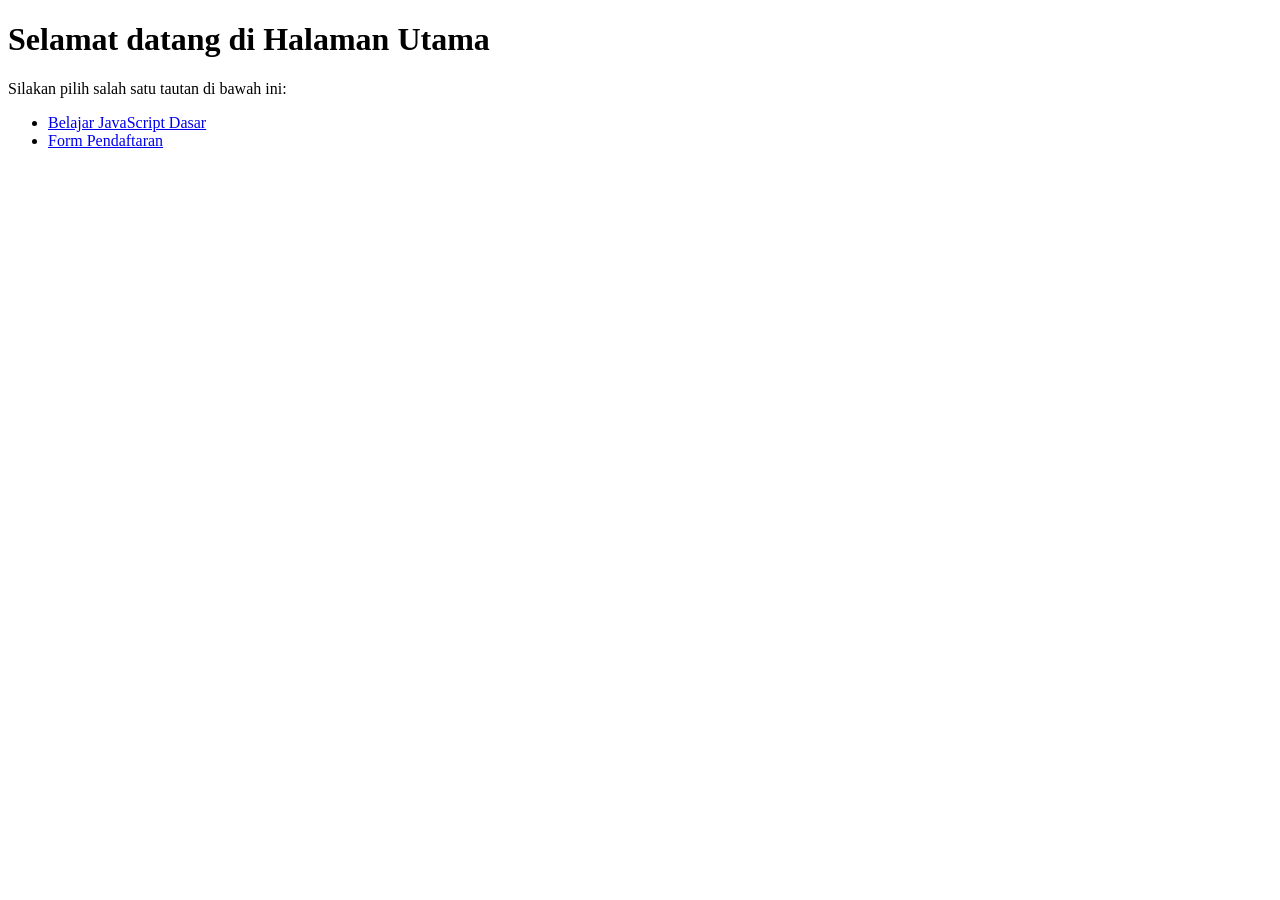
==== index.html @ 762dcfb4 "Update Tugas P6 JavaScript" ====
<!DOCTYPE html>
<html lang="en">
<head>
    <meta charset="UTF-8">
    <meta name="viewport" content="width=device-width, initial-scale=1.0">
    <title>Halaman Utama</title>
    <style>
        .center {
            display: flex;
            justify-content: center; /* Mengatur posisi horizontal di tengah */
            align-items: center; /* Mengatur posisi vertikal di tengah */
            height: 12
            0vh; /* Menggunakan tinggi viewport untuk mengisi seluruh ketinggian layar */
        }
    </style>
</head>
<body>
    <h1>Selamat datang di Halaman Utama</h1>
    <p>Silakan pilih salah satu tautan di bawah ini:</p>
    
    <ul>
        <li><a href="jsdasar.html">Belajar JavaScript Dasar</a></li>
        <li><a href="form.html">Form Pendaftaran</a></li>
        <!-- <div id="judul-carousel" class="center">
            <h3>Ini adalah gambar Carousel</h3>
        </div> -->
        
    </ul>
    
    <!-- <div id="carousel" class="center">
        <img src="1.jfif" alt="Image 1">
        <img src="2.jfif" alt="Image 2">
        <img src="3.jfif" alt="Image 3">
        <img src="4.jfif" alt="Image 3">
    </div>

    <script>
        let currentIndex = 0;
        const images = document.querySelectorAll('#carousel img');
        const totalImages = images.length;

        function showImage(index) {
            images.forEach((img, i) => {
                if (i === index) {
                    img.style.display = 'block';
                } else {
                    img.style.display = 'none';
                }
            });
        }

        function nextImage() {
            currentIndex = (currentIndex + 1) % totalImages;
            showImage(currentIndex);
        }

        function prevImage() {
            currentIndex = (currentIndex - 1 + totalImages) % totalImages;
            showImage(currentIndex);
        }

        showImage(currentIndex);

        setInterval(nextImage, 3000); // Ganti gambar setiap 3 detik
        
    </script> -->

    <!-- <script src="script.js"></script> -->
    
</body>
</html>
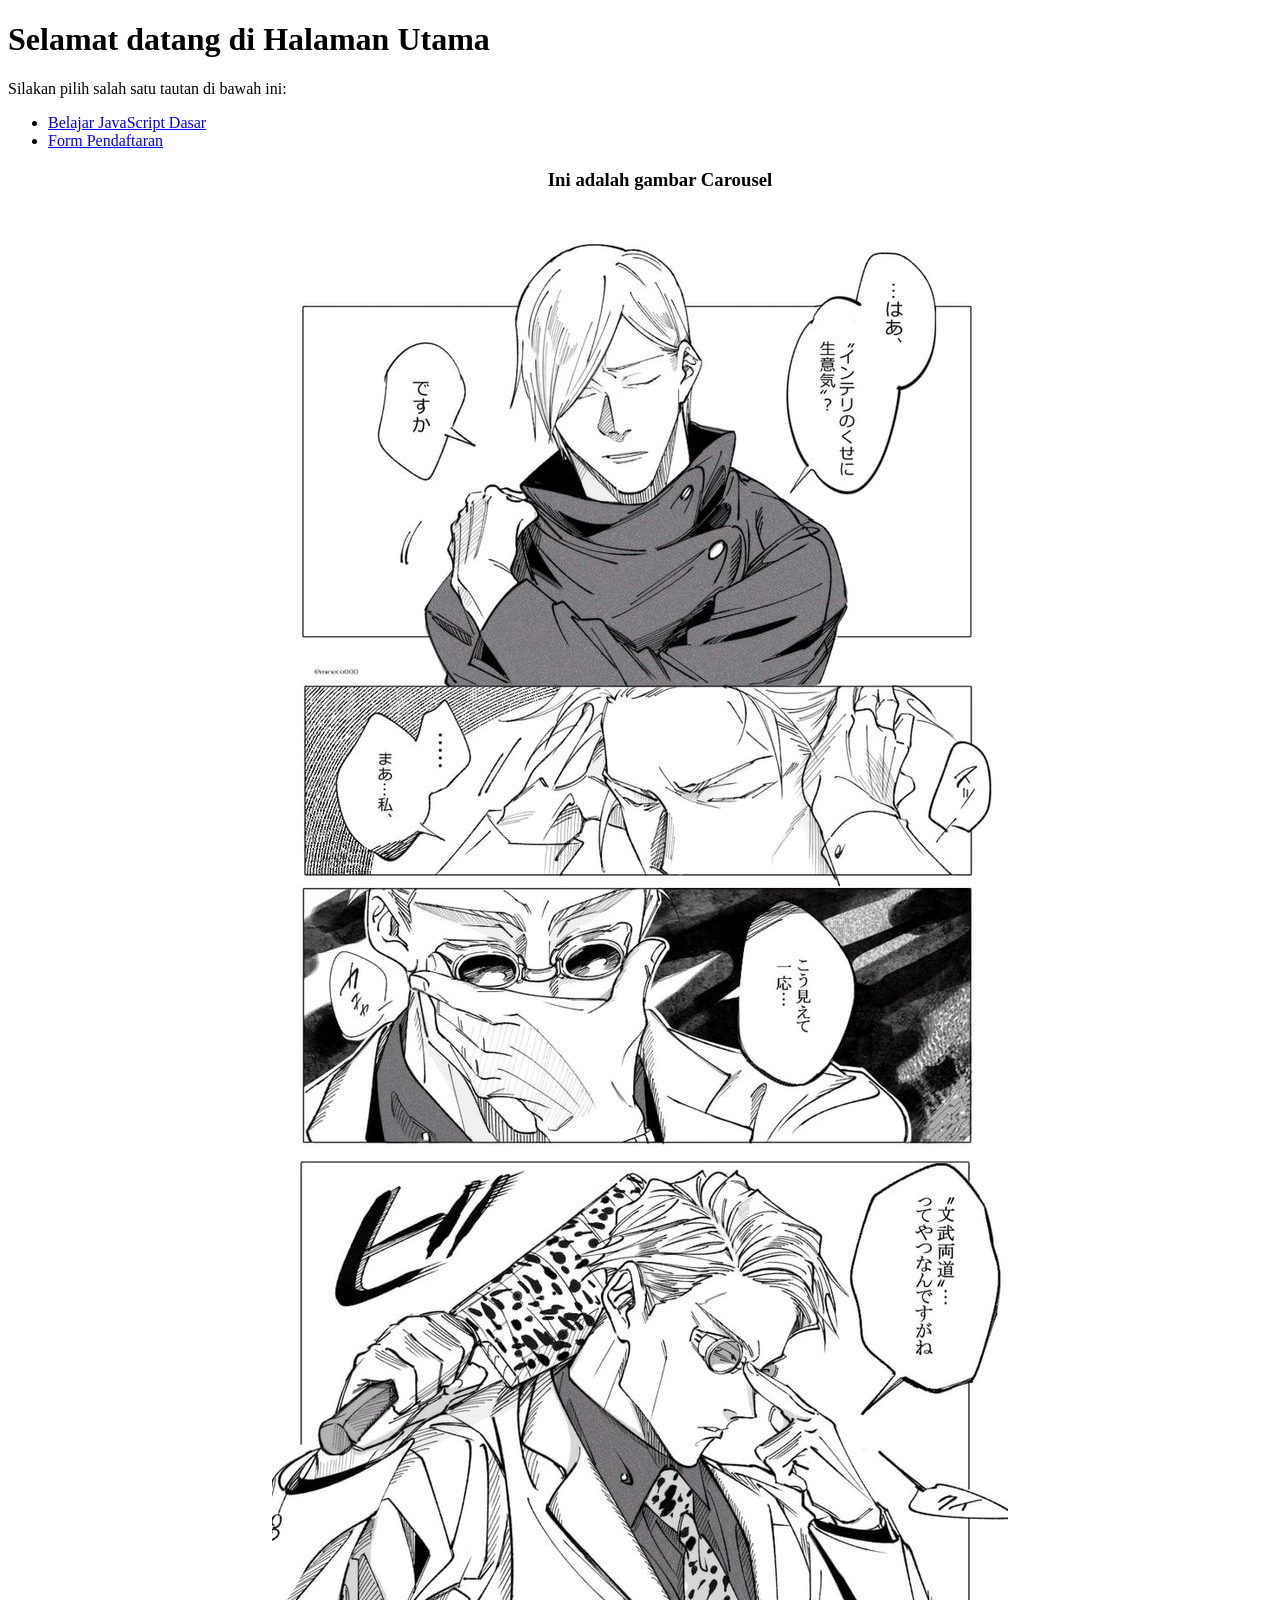
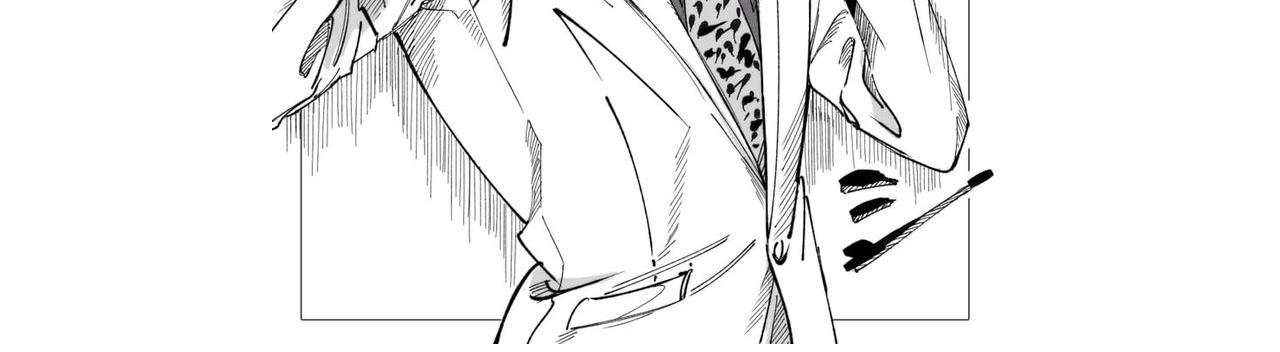
==== commit aa46e6fe: "Lupa uncomment carousel" ====
--- a/index.html
+++ b/index.html
@@ -21,13 +21,13 @@
     <ul>
         <li><a href="jsdasar.html">Belajar JavaScript Dasar</a></li>
         <li><a href="form.html">Form Pendaftaran</a></li>
-        <!-- <div id="judul-carousel" class="center">
+        <div id="judul-carousel" class="center">
             <h3>Ini adalah gambar Carousel</h3>
-        </div> -->
+        </div>
         
     </ul>
     
-    <!-- <div id="carousel" class="center">
+    <div id="carousel" class="center">
         <img src="1.jfif" alt="Image 1">
         <img src="2.jfif" alt="Image 2">
         <img src="3.jfif" alt="Image 3">
@@ -63,7 +63,7 @@
 
         setInterval(nextImage, 3000); // Ganti gambar setiap 3 detik
         
-    </script> -->
+    </script>
 
     <!-- <script src="script.js"></script> -->
     
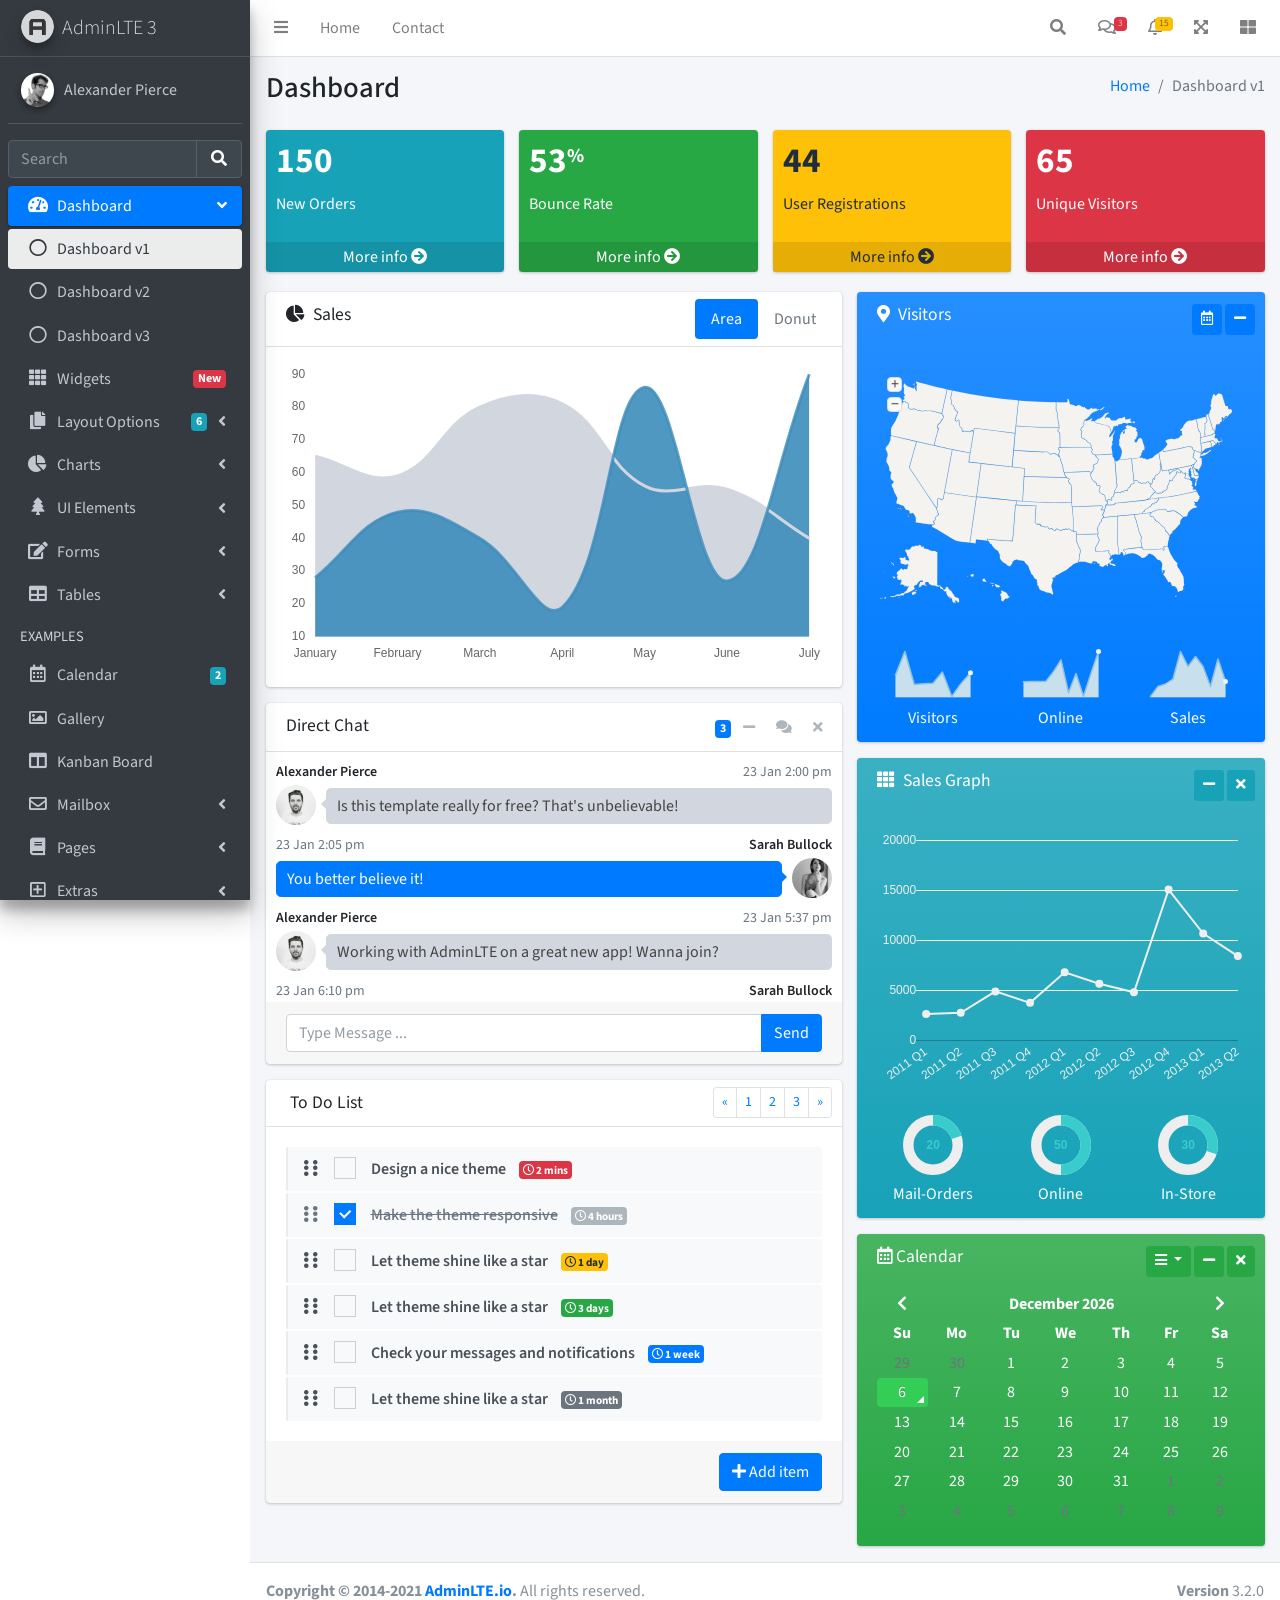
==== commit 8f3f44a1: "Upload admin lte" ====
--- a/index.html
+++ b/index.html
@@ -1,72 +1,1506 @@
 <!DOCTYPE html>
 <html lang="en">
 <head>
-    <meta charset="UTF-8">
-    <meta name="viewport" content="width=device-width, initial-scale=1.0">
-    <title>Halaman Utama</title>
-    <style>
-        .center {
-            display: flex;
-            justify-content: center; /* Mengatur posisi horizontal di tengah */
-            align-items: center; /* Mengatur posisi vertikal di tengah */
-            height: 12
-            0vh; /* Menggunakan tinggi viewport untuk mengisi seluruh ketinggian layar */
-        }
-    </style>
+  <meta charset="utf-8">
+  <meta name="viewport" content="width=device-width, initial-scale=1">
+  <title>AdminLTE 3 | Dashboard</title>
+
+  <!-- Google Font: Source Sans Pro -->
+  <link rel="stylesheet" href="https://fonts.googleapis.com/css?family=Source+Sans+Pro:300,400,400i,700&display=fallback">
+  <!-- Font Awesome -->
+  <link rel="stylesheet" href="plugins/fontawesome-free/css/all.min.css">
+  <!-- Ionicons -->
+  <link rel="stylesheet" href="https://code.ionicframework.com/ionicons/2.0.1/css/ionicons.min.css">
+  <!-- Tempusdominus Bootstrap 4 -->
+  <link rel="stylesheet" href="plugins/tempusdominus-bootstrap-4/css/tempusdominus-bootstrap-4.min.css">
+  <!-- iCheck -->
+  <link rel="stylesheet" href="plugins/icheck-bootstrap/icheck-bootstrap.min.css">
+  <!-- JQVMap -->
+  <link rel="stylesheet" href="plugins/jqvmap/jqvmap.min.css">
+  <!-- Theme style -->
+  <link rel="stylesheet" href="dist/css/adminlte.min.css">
+  <!-- overlayScrollbars -->
+  <link rel="stylesheet" href="plugins/overlayScrollbars/css/OverlayScrollbars.min.css">
+  <!-- Daterange picker -->
+  <link rel="stylesheet" href="plugins/daterangepicker/daterangepicker.css">
+  <!-- summernote -->
+  <link rel="stylesheet" href="plugins/summernote/summernote-bs4.min.css">
 </head>
-<body>
-    <h1>Selamat datang di Halaman Utama</h1>
-    <p>Silakan pilih salah satu tautan di bawah ini:</p>
-    
-    <ul>
-        <li><a href="jsdasar.html">Belajar JavaScript Dasar</a></li>
-        <li><a href="form.html">Form Pendaftaran</a></li>
-        <div id="judul-carousel" class="center">
-            <h3>Ini adalah gambar Carousel</h3>
+<body class="hold-transition sidebar-mini layout-fixed">
+<div class="wrapper">
+
+  <!-- Preloader -->
+  <div class="preloader flex-column justify-content-center align-items-center">
+    <img class="animation__shake" src="dist/img/AdminLTELogo.png" alt="AdminLTELogo" height="60" width="60">
+  </div>
+
+  <!-- Navbar -->
+  <nav class="main-header navbar navbar-expand navbar-white navbar-light">
+    <!-- Left navbar links -->
+    <ul class="navbar-nav">
+      <li class="nav-item">
+        <a class="nav-link" data-widget="pushmenu" href="#" role="button"><i class="fas fa-bars"></i></a>
+      </li>
+      <li class="nav-item d-none d-sm-inline-block">
+        <a href="index3.html" class="nav-link">Home</a>
+      </li>
+      <li class="nav-item d-none d-sm-inline-block">
+        <a href="#" class="nav-link">Contact</a>
+      </li>
+    </ul>
+
+    <!-- Right navbar links -->
+    <ul class="navbar-nav ml-auto">
+      <!-- Navbar Search -->
+      <li class="nav-item">
+        <a class="nav-link" data-widget="navbar-search" href="#" role="button">
+          <i class="fas fa-search"></i>
+        </a>
+        <div class="navbar-search-block">
+          <form class="form-inline">
+            <div class="input-group input-group-sm">
+              <input class="form-control form-control-navbar" type="search" placeholder="Search" aria-label="Search">
+              <div class="input-group-append">
+                <button class="btn btn-navbar" type="submit">
+                  <i class="fas fa-search"></i>
+                </button>
+                <button class="btn btn-navbar" type="button" data-widget="navbar-search">
+                  <i class="fas fa-times"></i>
+                </button>
+              </div>
+            </div>
+          </form>
         </div>
-        
+      </li>
+
+      <!-- Messages Dropdown Menu -->
+      <li class="nav-item dropdown">
+        <a class="nav-link" data-toggle="dropdown" href="#">
+          <i class="far fa-comments"></i>
+          <span class="badge badge-danger navbar-badge">3</span>
+        </a>
+        <div class="dropdown-menu dropdown-menu-lg dropdown-menu-right">
+          <a href="#" class="dropdown-item">
+            <!-- Message Start -->
+            <div class="media">
+              <img src="dist/img/user1-128x128.jpg" alt="User Avatar" class="img-size-50 mr-3 img-circle">
+              <div class="media-body">
+                <h3 class="dropdown-item-title">
+                  Brad Diesel
+                  <span class="float-right text-sm text-danger"><i class="fas fa-star"></i></span>
+                </h3>
+                <p class="text-sm">Call me whenever you can...</p>
+                <p class="text-sm text-muted"><i class="far fa-clock mr-1"></i> 4 Hours Ago</p>
+              </div>
+            </div>
+            <!-- Message End -->
+          </a>
+          <div class="dropdown-divider"></div>
+          <a href="#" class="dropdown-item">
+            <!-- Message Start -->
+            <div class="media">
+              <img src="dist/img/user8-128x128.jpg" alt="User Avatar" class="img-size-50 img-circle mr-3">
+              <div class="media-body">
+                <h3 class="dropdown-item-title">
+                  John Pierce
+                  <span class="float-right text-sm text-muted"><i class="fas fa-star"></i></span>
+                </h3>
+                <p class="text-sm">I got your message bro</p>
+                <p class="text-sm text-muted"><i class="far fa-clock mr-1"></i> 4 Hours Ago</p>
+              </div>
+            </div>
+            <!-- Message End -->
+          </a>
+          <div class="dropdown-divider"></div>
+          <a href="#" class="dropdown-item">
+            <!-- Message Start -->
+            <div class="media">
+              <img src="dist/img/user3-128x128.jpg" alt="User Avatar" class="img-size-50 img-circle mr-3">
+              <div class="media-body">
+                <h3 class="dropdown-item-title">
+                  Nora Silvester
+                  <span class="float-right text-sm text-warning"><i class="fas fa-star"></i></span>
+                </h3>
+                <p class="text-sm">The subject goes here</p>
+                <p class="text-sm text-muted"><i class="far fa-clock mr-1"></i> 4 Hours Ago</p>
+              </div>
+            </div>
+            <!-- Message End -->
+          </a>
+          <div class="dropdown-divider"></div>
+          <a href="#" class="dropdown-item dropdown-footer">See All Messages</a>
+        </div>
+      </li>
+      <!-- Notifications Dropdown Menu -->
+      <li class="nav-item dropdown">
+        <a class="nav-link" data-toggle="dropdown" href="#">
+          <i class="far fa-bell"></i>
+          <span class="badge badge-warning navbar-badge">15</span>
+        </a>
+        <div class="dropdown-menu dropdown-menu-lg dropdown-menu-right">
+          <span class="dropdown-item dropdown-header">15 Notifications</span>
+          <div class="dropdown-divider"></div>
+          <a href="#" class="dropdown-item">
+            <i class="fas fa-envelope mr-2"></i> 4 new messages
+            <span class="float-right text-muted text-sm">3 mins</span>
+          </a>
+          <div class="dropdown-divider"></div>
+          <a href="#" class="dropdown-item">
+            <i class="fas fa-users mr-2"></i> 8 friend requests
+            <span class="float-right text-muted text-sm">12 hours</span>
+          </a>
+          <div class="dropdown-divider"></div>
+          <a href="#" class="dropdown-item">
+            <i class="fas fa-file mr-2"></i> 3 new reports
+            <span class="float-right text-muted text-sm">2 days</span>
+          </a>
+          <div class="dropdown-divider"></div>
+          <a href="#" class="dropdown-item dropdown-footer">See All Notifications</a>
+        </div>
+      </li>
+      <li class="nav-item">
+        <a class="nav-link" data-widget="fullscreen" href="#" role="button">
+          <i class="fas fa-expand-arrows-alt"></i>
+        </a>
+      </li>
+      <li class="nav-item">
+        <a class="nav-link" data-widget="control-sidebar" data-controlsidebar-slide="true" href="#" role="button">
+          <i class="fas fa-th-large"></i>
+        </a>
+      </li>
     </ul>
-    
-    <div id="carousel" class="center">
-        <img src="1.jfif" alt="Image 1">
-        <img src="2.jfif" alt="Image 2">
-        <img src="3.jfif" alt="Image 3">
-        <img src="4.jfif" alt="Image 3">
+  </nav>
+  <!-- /.navbar -->
+
+  <!-- Main Sidebar Container -->
+  <aside class="main-sidebar sidebar-dark-primary elevation-4">
+    <!-- Brand Logo -->
+    <a href="index3.html" class="brand-link">
+      <img src="dist/img/AdminLTELogo.png" alt="AdminLTE Logo" class="brand-image img-circle elevation-3" style="opacity: .8">
+      <span class="brand-text font-weight-light">AdminLTE 3</span>
+    </a>
+
+    <!-- Sidebar -->
+    <div class="sidebar">
+      <!-- Sidebar user panel (optional) -->
+      <div class="user-panel mt-3 pb-3 mb-3 d-flex">
+        <div class="image">
+          <img src="dist/img/user2-160x160.jpg" class="img-circle elevation-2" alt="User Image">
+        </div>
+        <div class="info">
+          <a href="#" class="d-block">Alexander Pierce</a>
+        </div>
+      </div>
+
+      <!-- SidebarSearch Form -->
+      <div class="form-inline">
+        <div class="input-group" data-widget="sidebar-search">
+          <input class="form-control form-control-sidebar" type="search" placeholder="Search" aria-label="Search">
+          <div class="input-group-append">
+            <button class="btn btn-sidebar">
+              <i class="fas fa-search fa-fw"></i>
+            </button>
+          </div>
+        </div>
+      </div>
+
+      <!-- Sidebar Menu -->
+      <nav class="mt-2">
+        <ul class="nav nav-pills nav-sidebar flex-column" data-widget="treeview" role="menu" data-accordion="false">
+          <!-- Add icons to the links using the .nav-icon class
+               with font-awesome or any other icon font library -->
+          <li class="nav-item menu-open">
+            <a href="#" class="nav-link active">
+              <i class="nav-icon fas fa-tachometer-alt"></i>
+              <p>
+                Dashboard
+                <i class="right fas fa-angle-left"></i>
+              </p>
+            </a>
+            <ul class="nav nav-treeview">
+              <li class="nav-item">
+                <a href="./index.html" class="nav-link active">
+                  <i class="far fa-circle nav-icon"></i>
+                  <p>Dashboard v1</p>
+                </a>
+              </li>
+              <li class="nav-item">
+                <a href="./index2.html" class="nav-link">
+                  <i class="far fa-circle nav-icon"></i>
+                  <p>Dashboard v2</p>
+                </a>
+              </li>
+              <li class="nav-item">
+                <a href="./index3.html" class="nav-link">
+                  <i class="far fa-circle nav-icon"></i>
+                  <p>Dashboard v3</p>
+                </a>
+              </li>
+            </ul>
+          </li>
+          <li class="nav-item">
+            <a href="pages/widgets.html" class="nav-link">
+              <i class="nav-icon fas fa-th"></i>
+              <p>
+                Widgets
+                <span class="right badge badge-danger">New</span>
+              </p>
+            </a>
+          </li>
+          <li class="nav-item">
+            <a href="#" class="nav-link">
+              <i class="nav-icon fas fa-copy"></i>
+              <p>
+                Layout Options
+                <i class="fas fa-angle-left right"></i>
+                <span class="badge badge-info right">6</span>
+              </p>
+            </a>
+            <ul class="nav nav-treeview">
+              <li class="nav-item">
+                <a href="pages/layout/top-nav.html" class="nav-link">
+                  <i class="far fa-circle nav-icon"></i>
+                  <p>Top Navigation</p>
+                </a>
+              </li>
+              <li class="nav-item">
+                <a href="pages/layout/top-nav-sidebar.html" class="nav-link">
+                  <i class="far fa-circle nav-icon"></i>
+                  <p>Top Navigation + Sidebar</p>
+                </a>
+              </li>
+              <li class="nav-item">
+                <a href="pages/layout/boxed.html" class="nav-link">
+                  <i class="far fa-circle nav-icon"></i>
+                  <p>Boxed</p>
+                </a>
+              </li>
+              <li class="nav-item">
+                <a href="pages/layout/fixed-sidebar.html" class="nav-link">
+                  <i class="far fa-circle nav-icon"></i>
+                  <p>Fixed Sidebar</p>
+                </a>
+              </li>
+              <li class="nav-item">
+                <a href="pages/layout/fixed-sidebar-custom.html" class="nav-link">
+                  <i class="far fa-circle nav-icon"></i>
+                  <p>Fixed Sidebar <small>+ Custom Area</small></p>
+                </a>
+              </li>
+              <li class="nav-item">
+                <a href="pages/layout/fixed-topnav.html" class="nav-link">
+                  <i class="far fa-circle nav-icon"></i>
+                  <p>Fixed Navbar</p>
+                </a>
+              </li>
+              <li class="nav-item">
+                <a href="pages/layout/fixed-footer.html" class="nav-link">
+                  <i class="far fa-circle nav-icon"></i>
+                  <p>Fixed Footer</p>
+                </a>
+              </li>
+              <li class="nav-item">
+                <a href="pages/layout/collapsed-sidebar.html" class="nav-link">
+                  <i class="far fa-circle nav-icon"></i>
+                  <p>Collapsed Sidebar</p>
+                </a>
+              </li>
+            </ul>
+          </li>
+          <li class="nav-item">
+            <a href="#" class="nav-link">
+              <i class="nav-icon fas fa-chart-pie"></i>
+              <p>
+                Charts
+                <i class="right fas fa-angle-left"></i>
+              </p>
+            </a>
+            <ul class="nav nav-treeview">
+              <li class="nav-item">
+                <a href="pages/charts/chartjs.html" class="nav-link">
+                  <i class="far fa-circle nav-icon"></i>
+                  <p>ChartJS</p>
+                </a>
+              </li>
+              <li class="nav-item">
+                <a href="pages/charts/flot.html" class="nav-link">
+                  <i class="far fa-circle nav-icon"></i>
+                  <p>Flot</p>
+                </a>
+              </li>
+              <li class="nav-item">
+                <a href="pages/charts/inline.html" class="nav-link">
+                  <i class="far fa-circle nav-icon"></i>
+                  <p>Inline</p>
+                </a>
+              </li>
+              <li class="nav-item">
+                <a href="pages/charts/uplot.html" class="nav-link">
+                  <i class="far fa-circle nav-icon"></i>
+                  <p>uPlot</p>
+                </a>
+              </li>
+            </ul>
+          </li>
+          <li class="nav-item">
+            <a href="#" class="nav-link">
+              <i class="nav-icon fas fa-tree"></i>
+              <p>
+                UI Elements
+                <i class="fas fa-angle-left right"></i>
+              </p>
+            </a>
+            <ul class="nav nav-treeview">
+              <li class="nav-item">
+                <a href="pages/UI/general.html" class="nav-link">
+                  <i class="far fa-circle nav-icon"></i>
+                  <p>General</p>
+                </a>
+              </li>
+              <li class="nav-item">
+                <a href="pages/UI/icons.html" class="nav-link">
+                  <i class="far fa-circle nav-icon"></i>
+                  <p>Icons</p>
+                </a>
+              </li>
+              <li class="nav-item">
+                <a href="pages/UI/buttons.html" class="nav-link">
+                  <i class="far fa-circle nav-icon"></i>
+                  <p>Buttons</p>
+                </a>
+              </li>
+              <li class="nav-item">
+                <a href="pages/UI/sliders.html" class="nav-link">
+                  <i class="far fa-circle nav-icon"></i>
+                  <p>Sliders</p>
+                </a>
+              </li>
+              <li class="nav-item">
+                <a href="pages/UI/modals.html" class="nav-link">
+                  <i class="far fa-circle nav-icon"></i>
+                  <p>Modals & Alerts</p>
+                </a>
+              </li>
+              <li class="nav-item">
+                <a href="pages/UI/navbar.html" class="nav-link">
+                  <i class="far fa-circle nav-icon"></i>
+                  <p>Navbar & Tabs</p>
+                </a>
+              </li>
+              <li class="nav-item">
+                <a href="pages/UI/timeline.html" class="nav-link">
+                  <i class="far fa-circle nav-icon"></i>
+                  <p>Timeline</p>
+                </a>
+              </li>
+              <li class="nav-item">
+                <a href="pages/UI/ribbons.html" class="nav-link">
+                  <i class="far fa-circle nav-icon"></i>
+                  <p>Ribbons</p>
+                </a>
+              </li>
+            </ul>
+          </li>
+          <li class="nav-item">
+            <a href="#" class="nav-link">
+              <i class="nav-icon fas fa-edit"></i>
+              <p>
+                Forms
+                <i class="fas fa-angle-left right"></i>
+              </p>
+            </a>
+            <ul class="nav nav-treeview">
+              <li class="nav-item">
+                <a href="pages/forms/general.html" class="nav-link">
+                  <i class="far fa-circle nav-icon"></i>
+                  <p>General Elements</p>
+                </a>
+              </li>
+              <li class="nav-item">
+                <a href="pages/forms/advanced.html" class="nav-link">
+                  <i class="far fa-circle nav-icon"></i>
+                  <p>Advanced Elements</p>
+                </a>
+              </li>
+              <li class="nav-item">
+                <a href="pages/forms/editors.html" class="nav-link">
+                  <i class="far fa-circle nav-icon"></i>
+                  <p>Editors</p>
+                </a>
+              </li>
+              <li class="nav-item">
+                <a href="pages/forms/validation.html" class="nav-link">
+                  <i class="far fa-circle nav-icon"></i>
+                  <p>Validation</p>
+                </a>
+              </li>
+            </ul>
+          </li>
+          <li class="nav-item">
+            <a href="#" class="nav-link">
+              <i class="nav-icon fas fa-table"></i>
+              <p>
+                Tables
+                <i class="fas fa-angle-left right"></i>
+              </p>
+            </a>
+            <ul class="nav nav-treeview">
+              <li class="nav-item">
+                <a href="pages/tables/simple.html" class="nav-link">
+                  <i class="far fa-circle nav-icon"></i>
+                  <p>Simple Tables</p>
+                </a>
+              </li>
+              <li class="nav-item">
+                <a href="pages/tables/data.html" class="nav-link">
+                  <i class="far fa-circle nav-icon"></i>
+                  <p>DataTables</p>
+                </a>
+              </li>
+              <li class="nav-item">
+                <a href="pages/tables/jsgrid.html" class="nav-link">
+                  <i class="far fa-circle nav-icon"></i>
+                  <p>jsGrid</p>
+                </a>
+              </li>
+            </ul>
+          </li>
+          <li class="nav-header">EXAMPLES</li>
+          <li class="nav-item">
+            <a href="pages/calendar.html" class="nav-link">
+              <i class="nav-icon far fa-calendar-alt"></i>
+              <p>
+                Calendar
+                <span class="badge badge-info right">2</span>
+              </p>
+            </a>
+          </li>
+          <li class="nav-item">
+            <a href="pages/gallery.html" class="nav-link">
+              <i class="nav-icon far fa-image"></i>
+              <p>
+                Gallery
+              </p>
+            </a>
+          </li>
+          <li class="nav-item">
+            <a href="pages/kanban.html" class="nav-link">
+              <i class="nav-icon fas fa-columns"></i>
+              <p>
+                Kanban Board
+              </p>
+            </a>
+          </li>
+          <li class="nav-item">
+            <a href="#" class="nav-link">
+              <i class="nav-icon far fa-envelope"></i>
+              <p>
+                Mailbox
+                <i class="fas fa-angle-left right"></i>
+              </p>
+            </a>
+            <ul class="nav nav-treeview">
+              <li class="nav-item">
+                <a href="pages/mailbox/mailbox.html" class="nav-link">
+                  <i class="far fa-circle nav-icon"></i>
+                  <p>Inbox</p>
+                </a>
+              </li>
+              <li class="nav-item">
+                <a href="pages/mailbox/compose.html" class="nav-link">
+                  <i class="far fa-circle nav-icon"></i>
+                  <p>Compose</p>
+                </a>
+              </li>
+              <li class="nav-item">
+                <a href="pages/mailbox/read-mail.html" class="nav-link">
+                  <i class="far fa-circle nav-icon"></i>
+                  <p>Read</p>
+                </a>
+              </li>
+            </ul>
+          </li>
+          <li class="nav-item">
+            <a href="#" class="nav-link">
+              <i class="nav-icon fas fa-book"></i>
+              <p>
+                Pages
+                <i class="fas fa-angle-left right"></i>
+              </p>
+            </a>
+            <ul class="nav nav-treeview">
+              <li class="nav-item">
+                <a href="pages/examples/invoice.html" class="nav-link">
+                  <i class="far fa-circle nav-icon"></i>
+                  <p>Invoice</p>
+                </a>
+              </li>
+              <li class="nav-item">
+                <a href="pages/examples/profile.html" class="nav-link">
+                  <i class="far fa-circle nav-icon"></i>
+                  <p>Profile</p>
+                </a>
+              </li>
+              <li class="nav-item">
+                <a href="pages/examples/e-commerce.html" class="nav-link">
+                  <i class="far fa-circle nav-icon"></i>
+                  <p>E-commerce</p>
+                </a>
+              </li>
+              <li class="nav-item">
+                <a href="pages/examples/projects.html" class="nav-link">
+                  <i class="far fa-circle nav-icon"></i>
+                  <p>Projects</p>
+                </a>
+              </li>
+              <li class="nav-item">
+                <a href="pages/examples/project-add.html" class="nav-link">
+                  <i class="far fa-circle nav-icon"></i>
+                  <p>Project Add</p>
+                </a>
+              </li>
+              <li class="nav-item">
+                <a href="pages/examples/project-edit.html" class="nav-link">
+                  <i class="far fa-circle nav-icon"></i>
+                  <p>Project Edit</p>
+                </a>
+              </li>
+              <li class="nav-item">
+                <a href="pages/examples/project-detail.html" class="nav-link">
+                  <i class="far fa-circle nav-icon"></i>
+                  <p>Project Detail</p>
+                </a>
+              </li>
+              <li class="nav-item">
+                <a href="pages/examples/contacts.html" class="nav-link">
+                  <i class="far fa-circle nav-icon"></i>
+                  <p>Contacts</p>
+                </a>
+              </li>
+              <li class="nav-item">
+                <a href="pages/examples/faq.html" class="nav-link">
+                  <i class="far fa-circle nav-icon"></i>
+                  <p>FAQ</p>
+                </a>
+              </li>
+              <li class="nav-item">
+                <a href="pages/examples/contact-us.html" class="nav-link">
+                  <i class="far fa-circle nav-icon"></i>
+                  <p>Contact us</p>
+                </a>
+              </li>
+            </ul>
+          </li>
+          <li class="nav-item">
+            <a href="#" class="nav-link">
+              <i class="nav-icon far fa-plus-square"></i>
+              <p>
+                Extras
+                <i class="fas fa-angle-left right"></i>
+              </p>
+            </a>
+            <ul class="nav nav-treeview">
+              <li class="nav-item">
+                <a href="#" class="nav-link">
+                  <i class="far fa-circle nav-icon"></i>
+                  <p>
+                    Login & Register v1
+                    <i class="fas fa-angle-left right"></i>
+                  </p>
+                </a>
+                <ul class="nav nav-treeview">
+                  <li class="nav-item">
+                    <a href="pages/examples/login.html" class="nav-link">
+                      <i class="far fa-circle nav-icon"></i>
+                      <p>Login v1</p>
+                    </a>
+                  </li>
+                  <li class="nav-item">
+                    <a href="pages/examples/register.html" class="nav-link">
+                      <i class="far fa-circle nav-icon"></i>
+                      <p>Register v1</p>
+                    </a>
+                  </li>
+                  <li class="nav-item">
+                    <a href="pages/examples/forgot-password.html" class="nav-link">
+                      <i class="far fa-circle nav-icon"></i>
+                      <p>Forgot Password v1</p>
+                    </a>
+                  </li>
+                  <li class="nav-item">
+                    <a href="pages/examples/recover-password.html" class="nav-link">
+                      <i class="far fa-circle nav-icon"></i>
+                      <p>Recover Password v1</p>
+                    </a>
+                  </li>
+                </ul>
+              </li>
+              <li class="nav-item">
+                <a href="#" class="nav-link">
+                  <i class="far fa-circle nav-icon"></i>
+                  <p>
+                    Login & Register v2
+                    <i class="fas fa-angle-left right"></i>
+                  </p>
+                </a>
+                <ul class="nav nav-treeview">
+                  <li class="nav-item">
+                    <a href="pages/examples/login-v2.html" class="nav-link">
+                      <i class="far fa-circle nav-icon"></i>
+                      <p>Login v2</p>
+                    </a>
+                  </li>
+                  <li class="nav-item">
+                    <a href="pages/examples/register-v2.html" class="nav-link">
+                      <i class="far fa-circle nav-icon"></i>
+                      <p>Register v2</p>
+                    </a>
+                  </li>
+                  <li class="nav-item">
+                    <a href="pages/examples/forgot-password-v2.html" class="nav-link">
+                      <i class="far fa-circle nav-icon"></i>
+                      <p>Forgot Password v2</p>
+                    </a>
+                  </li>
+                  <li class="nav-item">
+                    <a href="pages/examples/recover-password-v2.html" class="nav-link">
+                      <i class="far fa-circle nav-icon"></i>
+                      <p>Recover Password v2</p>
+                    </a>
+                  </li>
+                </ul>
+              </li>
+              <li class="nav-item">
+                <a href="pages/examples/lockscreen.html" class="nav-link">
+                  <i class="far fa-circle nav-icon"></i>
+                  <p>Lockscreen</p>
+                </a>
+              </li>
+              <li class="nav-item">
+                <a href="pages/examples/legacy-user-menu.html" class="nav-link">
+                  <i class="far fa-circle nav-icon"></i>
+                  <p>Legacy User Menu</p>
+                </a>
+              </li>
+              <li class="nav-item">
+                <a href="pages/examples/language-menu.html" class="nav-link">
+                  <i class="far fa-circle nav-icon"></i>
+                  <p>Language Menu</p>
+                </a>
+              </li>
+              <li class="nav-item">
+                <a href="pages/examples/404.html" class="nav-link">
+                  <i class="far fa-circle nav-icon"></i>
+                  <p>Error 404</p>
+                </a>
+              </li>
+              <li class="nav-item">
+                <a href="pages/examples/500.html" class="nav-link">
+                  <i class="far fa-circle nav-icon"></i>
+                  <p>Error 500</p>
+                </a>
+              </li>
+              <li class="nav-item">
+                <a href="pages/examples/pace.html" class="nav-link">
+                  <i class="far fa-circle nav-icon"></i>
+                  <p>Pace</p>
+                </a>
+              </li>
+              <li class="nav-item">
+                <a href="pages/examples/blank.html" class="nav-link">
+                  <i class="far fa-circle nav-icon"></i>
+                  <p>Blank Page</p>
+                </a>
+              </li>
+              <li class="nav-item">
+                <a href="starter.html" class="nav-link">
+                  <i class="far fa-circle nav-icon"></i>
+                  <p>Starter Page</p>
+                </a>
+              </li>
+            </ul>
+          </li>
+          <li class="nav-item">
+            <a href="#" class="nav-link">
+              <i class="nav-icon fas fa-search"></i>
+              <p>
+                Search
+                <i class="fas fa-angle-left right"></i>
+              </p>
+            </a>
+            <ul class="nav nav-treeview">
+              <li class="nav-item">
+                <a href="pages/search/simple.html" class="nav-link">
+                  <i class="far fa-circle nav-icon"></i>
+                  <p>Simple Search</p>
+                </a>
+              </li>
+              <li class="nav-item">
+                <a href="pages/search/enhanced.html" class="nav-link">
+                  <i class="far fa-circle nav-icon"></i>
+                  <p>Enhanced</p>
+                </a>
+              </li>
+            </ul>
+          </li>
+          <li class="nav-header">MISCELLANEOUS</li>
+          <li class="nav-item">
+            <a href="iframe.html" class="nav-link">
+              <i class="nav-icon fas fa-ellipsis-h"></i>
+              <p>Tabbed IFrame Plugin</p>
+            </a>
+          </li>
+          <li class="nav-item">
+            <a href="https://adminlte.io/docs/3.1/" class="nav-link">
+              <i class="nav-icon fas fa-file"></i>
+              <p>Documentation</p>
+            </a>
+          </li>
+          <li class="nav-header">MULTI LEVEL EXAMPLE</li>
+          <li class="nav-item">
+            <a href="#" class="nav-link">
+              <i class="fas fa-circle nav-icon"></i>
+              <p>Level 1</p>
+            </a>
+          </li>
+          <li class="nav-item">
+            <a href="#" class="nav-link">
+              <i class="nav-icon fas fa-circle"></i>
+              <p>
+                Level 1
+                <i class="right fas fa-angle-left"></i>
+              </p>
+            </a>
+            <ul class="nav nav-treeview">
+              <li class="nav-item">
+                <a href="#" class="nav-link">
+                  <i class="far fa-circle nav-icon"></i>
+                  <p>Level 2</p>
+                </a>
+              </li>
+              <li class="nav-item">
+                <a href="#" class="nav-link">
+                  <i class="far fa-circle nav-icon"></i>
+                  <p>
+                    Level 2
+                    <i class="right fas fa-angle-left"></i>
+                  </p>
+                </a>
+                <ul class="nav nav-treeview">
+                  <li class="nav-item">
+                    <a href="#" class="nav-link">
+                      <i class="far fa-dot-circle nav-icon"></i>
+                      <p>Level 3</p>
+                    </a>
+                  </li>
+                  <li class="nav-item">
+                    <a href="#" class="nav-link">
+                      <i class="far fa-dot-circle nav-icon"></i>
+                      <p>Level 3</p>
+                    </a>
+                  </li>
+                  <li class="nav-item">
+                    <a href="#" class="nav-link">
+                      <i class="far fa-dot-circle nav-icon"></i>
+                      <p>Level 3</p>
+                    </a>
+                  </li>
+                </ul>
+              </li>
+              <li class="nav-item">
+                <a href="#" class="nav-link">
+                  <i class="far fa-circle nav-icon"></i>
+                  <p>Level 2</p>
+                </a>
+              </li>
+            </ul>
+          </li>
+          <li class="nav-item">
+            <a href="#" class="nav-link">
+              <i class="fas fa-circle nav-icon"></i>
+              <p>Level 1</p>
+            </a>
+          </li>
+          <li class="nav-header">LABELS</li>
+          <li class="nav-item">
+            <a href="#" class="nav-link">
+              <i class="nav-icon far fa-circle text-danger"></i>
+              <p class="text">Important</p>
+            </a>
+          </li>
+          <li class="nav-item">
+            <a href="#" class="nav-link">
+              <i class="nav-icon far fa-circle text-warning"></i>
+              <p>Warning</p>
+            </a>
+          </li>
+          <li class="nav-item">
+            <a href="#" class="nav-link">
+              <i class="nav-icon far fa-circle text-info"></i>
+              <p>Informational</p>
+            </a>
+          </li>
+        </ul>
+      </nav>
+      <!-- /.sidebar-menu -->
     </div>
-
-    <script>
-        let currentIndex = 0;
-        const images = document.querySelectorAll('#carousel img');
-        const totalImages = images.length;
-
-        function showImage(index) {
-            images.forEach((img, i) => {
-                if (i === index) {
-                    img.style.display = 'block';
-                } else {
-                    img.style.display = 'none';
-                }
-            });
-        }
-
-        function nextImage() {
-            currentIndex = (currentIndex + 1) % totalImages;
-            showImage(currentIndex);
-        }
-
-        function prevImage() {
-            currentIndex = (currentIndex - 1 + totalImages) % totalImages;
-            showImage(currentIndex);
-        }
-
-        showImage(currentIndex);
-
-        setInterval(nextImage, 3000); // Ganti gambar setiap 3 detik
-        
-    </script>
-
-    <!-- <script src="script.js"></script> -->
-    
+    <!-- /.sidebar -->
+  </aside>
+
+  <!-- Content Wrapper. Contains page content -->
+  <div class="content-wrapper">
+    <!-- Content Header (Page header) -->
+    <div class="content-header">
+      <div class="container-fluid">
+        <div class="row mb-2">
+          <div class="col-sm-6">
+            <h1 class="m-0">Dashboard</h1>
+          </div><!-- /.col -->
+          <div class="col-sm-6">
+            <ol class="breadcrumb float-sm-right">
+              <li class="breadcrumb-item"><a href="#">Home</a></li>
+              <li class="breadcrumb-item active">Dashboard v1</li>
+            </ol>
+          </div><!-- /.col -->
+        </div><!-- /.row -->
+      </div><!-- /.container-fluid -->
+    </div>
+    <!-- /.content-header -->
+
+    <!-- Main content -->
+    <section class="content">
+      <div class="container-fluid">
+        <!-- Small boxes (Stat box) -->
+        <div class="row">
+          <div class="col-lg-3 col-6">
+            <!-- small box -->
+            <div class="small-box bg-info">
+              <div class="inner">
+                <h3>150</h3>
+
+                <p>New Orders</p>
+              </div>
+              <div class="icon">
+                <i class="ion ion-bag"></i>
+              </div>
+              <a href="#" class="small-box-footer">More info <i class="fas fa-arrow-circle-right"></i></a>
+            </div>
+          </div>
+          <!-- ./col -->
+          <div class="col-lg-3 col-6">
+            <!-- small box -->
+            <div class="small-box bg-success">
+              <div class="inner">
+                <h3>53<sup style="font-size: 20px">%</sup></h3>
+
+                <p>Bounce Rate</p>
+              </div>
+              <div class="icon">
+                <i class="ion ion-stats-bars"></i>
+              </div>
+              <a href="#" class="small-box-footer">More info <i class="fas fa-arrow-circle-right"></i></a>
+            </div>
+          </div>
+          <!-- ./col -->
+          <div class="col-lg-3 col-6">
+            <!-- small box -->
+            <div class="small-box bg-warning">
+              <div class="inner">
+                <h3>44</h3>
+
+                <p>User Registrations</p>
+              </div>
+              <div class="icon">
+                <i class="ion ion-person-add"></i>
+              </div>
+              <a href="#" class="small-box-footer">More info <i class="fas fa-arrow-circle-right"></i></a>
+            </div>
+          </div>
+          <!-- ./col -->
+          <div class="col-lg-3 col-6">
+            <!-- small box -->
+            <div class="small-box bg-danger">
+              <div class="inner">
+                <h3>65</h3>
+
+                <p>Unique Visitors</p>
+              </div>
+              <div class="icon">
+                <i class="ion ion-pie-graph"></i>
+              </div>
+              <a href="#" class="small-box-footer">More info <i class="fas fa-arrow-circle-right"></i></a>
+            </div>
+          </div>
+          <!-- ./col -->
+        </div>
+        <!-- /.row -->
+        <!-- Main row -->
+        <div class="row">
+          <!-- Left col -->
+          <section class="col-lg-7 connectedSortable">
+            <!-- Custom tabs (Charts with tabs)-->
+            <div class="card">
+              <div class="card-header">
+                <h3 class="card-title">
+                  <i class="fas fa-chart-pie mr-1"></i>
+                  Sales
+                </h3>
+                <div class="card-tools">
+                  <ul class="nav nav-pills ml-auto">
+                    <li class="nav-item">
+                      <a class="nav-link active" href="#revenue-chart" data-toggle="tab">Area</a>
+                    </li>
+                    <li class="nav-item">
+                      <a class="nav-link" href="#sales-chart" data-toggle="tab">Donut</a>
+                    </li>
+                  </ul>
+                </div>
+              </div><!-- /.card-header -->
+              <div class="card-body">
+                <div class="tab-content p-0">
+                  <!-- Morris chart - Sales -->
+                  <div class="chart tab-pane active" id="revenue-chart"
+                       style="position: relative; height: 300px;">
+                      <canvas id="revenue-chart-canvas" height="300" style="height: 300px;"></canvas>
+                   </div>
+                  <div class="chart tab-pane" id="sales-chart" style="position: relative; height: 300px;">
+                    <canvas id="sales-chart-canvas" height="300" style="height: 300px;"></canvas>
+                  </div>
+                </div>
+              </div><!-- /.card-body -->
+            </div>
+            <!-- /.card -->
+
+            <!-- DIRECT CHAT -->
+            <div class="card direct-chat direct-chat-primary">
+              <div class="card-header">
+                <h3 class="card-title">Direct Chat</h3>
+
+                <div class="card-tools">
+                  <span title="3 New Messages" class="badge badge-primary">3</span>
+                  <button type="button" class="btn btn-tool" data-card-widget="collapse">
+                    <i class="fas fa-minus"></i>
+                  </button>
+                  <button type="button" class="btn btn-tool" title="Contacts" data-widget="chat-pane-toggle">
+                    <i class="fas fa-comments"></i>
+                  </button>
+                  <button type="button" class="btn btn-tool" data-card-widget="remove">
+                    <i class="fas fa-times"></i>
+                  </button>
+                </div>
+              </div>
+              <!-- /.card-header -->
+              <div class="card-body">
+                <!-- Conversations are loaded here -->
+                <div class="direct-chat-messages">
+                  <!-- Message. Default to the left -->
+                  <div class="direct-chat-msg">
+                    <div class="direct-chat-infos clearfix">
+                      <span class="direct-chat-name float-left">Alexander Pierce</span>
+                      <span class="direct-chat-timestamp float-right">23 Jan 2:00 pm</span>
+                    </div>
+                    <!-- /.direct-chat-infos -->
+                    <img class="direct-chat-img" src="dist/img/user1-128x128.jpg" alt="message user image">
+                    <!-- /.direct-chat-img -->
+                    <div class="direct-chat-text">
+                      Is this template really for free? That's unbelievable!
+                    </div>
+                    <!-- /.direct-chat-text -->
+                  </div>
+                  <!-- /.direct-chat-msg -->
+
+                  <!-- Message to the right -->
+                  <div class="direct-chat-msg right">
+                    <div class="direct-chat-infos clearfix">
+                      <span class="direct-chat-name float-right">Sarah Bullock</span>
+                      <span class="direct-chat-timestamp float-left">23 Jan 2:05 pm</span>
+                    </div>
+                    <!-- /.direct-chat-infos -->
+                    <img class="direct-chat-img" src="dist/img/user3-128x128.jpg" alt="message user image">
+                    <!-- /.direct-chat-img -->
+                    <div class="direct-chat-text">
+                      You better believe it!
+                    </div>
+                    <!-- /.direct-chat-text -->
+                  </div>
+                  <!-- /.direct-chat-msg -->
+
+                  <!-- Message. Default to the left -->
+                  <div class="direct-chat-msg">
+                    <div class="direct-chat-infos clearfix">
+                      <span class="direct-chat-name float-left">Alexander Pierce</span>
+                      <span class="direct-chat-timestamp float-right">23 Jan 5:37 pm</span>
+                    </div>
+                    <!-- /.direct-chat-infos -->
+                    <img class="direct-chat-img" src="dist/img/user1-128x128.jpg" alt="message user image">
+                    <!-- /.direct-chat-img -->
+                    <div class="direct-chat-text">
+                      Working with AdminLTE on a great new app! Wanna join?
+                    </div>
+                    <!-- /.direct-chat-text -->
+                  </div>
+                  <!-- /.direct-chat-msg -->
+
+                  <!-- Message to the right -->
+                  <div class="direct-chat-msg right">
+                    <div class="direct-chat-infos clearfix">
+                      <span class="direct-chat-name float-right">Sarah Bullock</span>
+                      <span class="direct-chat-timestamp float-left">23 Jan 6:10 pm</span>
+                    </div>
+                    <!-- /.direct-chat-infos -->
+                    <img class="direct-chat-img" src="dist/img/user3-128x128.jpg" alt="message user image">
+                    <!-- /.direct-chat-img -->
+                    <div class="direct-chat-text">
+                      I would love to.
+                    </div>
+                    <!-- /.direct-chat-text -->
+                  </div>
+                  <!-- /.direct-chat-msg -->
+
+                </div>
+                <!--/.direct-chat-messages-->
+
+                <!-- Contacts are loaded here -->
+                <div class="direct-chat-contacts">
+                  <ul class="contacts-list">
+                    <li>
+                      <a href="#">
+                        <img class="contacts-list-img" src="dist/img/user1-128x128.jpg" alt="User Avatar">
+
+                        <div class="contacts-list-info">
+                          <span class="contacts-list-name">
+                            Count Dracula
+                            <small class="contacts-list-date float-right">2/28/2015</small>
+                          </span>
+                          <span class="contacts-list-msg">How have you been? I was...</span>
+                        </div>
+                        <!-- /.contacts-list-info -->
+                      </a>
+                    </li>
+                    <!-- End Contact Item -->
+                    <li>
+                      <a href="#">
+                        <img class="contacts-list-img" src="dist/img/user7-128x128.jpg" alt="User Avatar">
+
+                        <div class="contacts-list-info">
+                          <span class="contacts-list-name">
+                            Sarah Doe
+                            <small class="contacts-list-date float-right">2/23/2015</small>
+                          </span>
+                          <span class="contacts-list-msg">I will be waiting for...</span>
+                        </div>
+                        <!-- /.contacts-list-info -->
+                      </a>
+                    </li>
+                    <!-- End Contact Item -->
+                    <li>
+                      <a href="#">
+                        <img class="contacts-list-img" src="dist/img/user3-128x128.jpg" alt="User Avatar">
+
+                        <div class="contacts-list-info">
+                          <span class="contacts-list-name">
+                            Nadia Jolie
+                            <small class="contacts-list-date float-right">2/20/2015</small>
+                          </span>
+                          <span class="contacts-list-msg">I'll call you back at...</span>
+                        </div>
+                        <!-- /.contacts-list-info -->
+                      </a>
+                    </li>
+                    <!-- End Contact Item -->
+                    <li>
+                      <a href="#">
+                        <img class="contacts-list-img" src="dist/img/user5-128x128.jpg" alt="User Avatar">
+
+                        <div class="contacts-list-info">
+                          <span class="contacts-list-name">
+                            Nora S. Vans
+                            <small class="contacts-list-date float-right">2/10/2015</small>
+                          </span>
+                          <span class="contacts-list-msg">Where is your new...</span>
+                        </div>
+                        <!-- /.contacts-list-info -->
+                      </a>
+                    </li>
+                    <!-- End Contact Item -->
+                    <li>
+                      <a href="#">
+                        <img class="contacts-list-img" src="dist/img/user6-128x128.jpg" alt="User Avatar">
+
+                        <div class="contacts-list-info">
+                          <span class="contacts-list-name">
+                            John K.
+                            <small class="contacts-list-date float-right">1/27/2015</small>
+                          </span>
+                          <span class="contacts-list-msg">Can I take a look at...</span>
+                        </div>
+                        <!-- /.contacts-list-info -->
+                      </a>
+                    </li>
+                    <!-- End Contact Item -->
+                    <li>
+                      <a href="#">
+                        <img class="contacts-list-img" src="dist/img/user8-128x128.jpg" alt="User Avatar">
+
+                        <div class="contacts-list-info">
+                          <span class="contacts-list-name">
+                            Kenneth M.
+                            <small class="contacts-list-date float-right">1/4/2015</small>
+                          </span>
+                          <span class="contacts-list-msg">Never mind I found...</span>
+                        </div>
+                        <!-- /.contacts-list-info -->
+                      </a>
+                    </li>
+                    <!-- End Contact Item -->
+                  </ul>
+                  <!-- /.contacts-list -->
+                </div>
+                <!-- /.direct-chat-pane -->
+              </div>
+              <!-- /.card-body -->
+              <div class="card-footer">
+                <form action="#" method="post">
+                  <div class="input-group">
+                    <input type="text" name="message" placeholder="Type Message ..." class="form-control">
+                    <span class="input-group-append">
+                      <button type="button" class="btn btn-primary">Send</button>
+                    </span>
+                  </div>
+                </form>
+              </div>
+              <!-- /.card-footer-->
+            </div>
+            <!--/.direct-chat -->
+
+            <!-- TO DO List -->
+            <div class="card">
+              <div class="card-header">
+                <h3 class="card-title">
+                  <i class="ion ion-clipboard mr-1"></i>
+                  To Do List
+                </h3>
+
+                <div class="card-tools">
+                  <ul class="pagination pagination-sm">
+                    <li class="page-item"><a href="#" class="page-link">&laquo;</a></li>
+                    <li class="page-item"><a href="#" class="page-link">1</a></li>
+                    <li class="page-item"><a href="#" class="page-link">2</a></li>
+                    <li class="page-item"><a href="#" class="page-link">3</a></li>
+                    <li class="page-item"><a href="#" class="page-link">&raquo;</a></li>
+                  </ul>
+                </div>
+              </div>
+              <!-- /.card-header -->
+              <div class="card-body">
+                <ul class="todo-list" data-widget="todo-list">
+                  <li>
+                    <!-- drag handle -->
+                    <span class="handle">
+                      <i class="fas fa-ellipsis-v"></i>
+                      <i class="fas fa-ellipsis-v"></i>
+                    </span>
+                    <!-- checkbox -->
+                    <div  class="icheck-primary d-inline ml-2">
+                      <input type="checkbox" value="" name="todo1" id="todoCheck1">
+                      <label for="todoCheck1"></label>
+                    </div>
+                    <!-- todo text -->
+                    <span class="text">Design a nice theme</span>
+                    <!-- Emphasis label -->
+                    <small class="badge badge-danger"><i class="far fa-clock"></i> 2 mins</small>
+                    <!-- General tools such as edit or delete-->
+                    <div class="tools">
+                      <i class="fas fa-edit"></i>
+                      <i class="fas fa-trash-o"></i>
+                    </div>
+                  </li>
+                  <li>
+                    <span class="handle">
+                      <i class="fas fa-ellipsis-v"></i>
+                      <i class="fas fa-ellipsis-v"></i>
+                    </span>
+                    <div  class="icheck-primary d-inline ml-2">
+                      <input type="checkbox" value="" name="todo2" id="todoCheck2" checked>
+                      <label for="todoCheck2"></label>
+                    </div>
+                    <span class="text">Make the theme responsive</span>
+                    <small class="badge badge-info"><i class="far fa-clock"></i> 4 hours</small>
+                    <div class="tools">
+                      <i class="fas fa-edit"></i>
+                      <i class="fas fa-trash-o"></i>
+                    </div>
+                  </li>
+                  <li>
+                    <span class="handle">
+                      <i class="fas fa-ellipsis-v"></i>
+                      <i class="fas fa-ellipsis-v"></i>
+                    </span>
+                    <div  class="icheck-primary d-inline ml-2">
+                      <input type="checkbox" value="" name="todo3" id="todoCheck3">
+                      <label for="todoCheck3"></label>
+                    </div>
+                    <span class="text">Let theme shine like a star</span>
+                    <small class="badge badge-warning"><i class="far fa-clock"></i> 1 day</small>
+                    <div class="tools">
+                      <i class="fas fa-edit"></i>
+                      <i class="fas fa-trash-o"></i>
+                    </div>
+                  </li>
+                  <li>
+                    <span class="handle">
+                      <i class="fas fa-ellipsis-v"></i>
+                      <i class="fas fa-ellipsis-v"></i>
+                    </span>
+                    <div  class="icheck-primary d-inline ml-2">
+                      <input type="checkbox" value="" name="todo4" id="todoCheck4">
+                      <label for="todoCheck4"></label>
+                    </div>
+                    <span class="text">Let theme shine like a star</span>
+                    <small class="badge badge-success"><i class="far fa-clock"></i> 3 days</small>
+                    <div class="tools">
+                      <i class="fas fa-edit"></i>
+                      <i class="fas fa-trash-o"></i>
+                    </div>
+                  </li>
+                  <li>
+                    <span class="handle">
+                      <i class="fas fa-ellipsis-v"></i>
+                      <i class="fas fa-ellipsis-v"></i>
+                    </span>
+                    <div  class="icheck-primary d-inline ml-2">
+                      <input type="checkbox" value="" name="todo5" id="todoCheck5">
+                      <label for="todoCheck5"></label>
+                    </div>
+                    <span class="text">Check your messages and notifications</span>
+                    <small class="badge badge-primary"><i class="far fa-clock"></i> 1 week</small>
+                    <div class="tools">
+                      <i class="fas fa-edit"></i>
+                      <i class="fas fa-trash-o"></i>
+                    </div>
+                  </li>
+                  <li>
+                    <span class="handle">
+                      <i class="fas fa-ellipsis-v"></i>
+                      <i class="fas fa-ellipsis-v"></i>
+                    </span>
+                    <div  class="icheck-primary d-inline ml-2">
+                      <input type="checkbox" value="" name="todo6" id="todoCheck6">
+                      <label for="todoCheck6"></label>
+                    </div>
+                    <span class="text">Let theme shine like a star</span>
+                    <small class="badge badge-secondary"><i class="far fa-clock"></i> 1 month</small>
+                    <div class="tools">
+                      <i class="fas fa-edit"></i>
+                      <i class="fas fa-trash-o"></i>
+                    </div>
+                  </li>
+                </ul>
+              </div>
+              <!-- /.card-body -->
+              <div class="card-footer clearfix">
+                <button type="button" class="btn btn-primary float-right"><i class="fas fa-plus"></i> Add item</button>
+              </div>
+            </div>
+            <!-- /.card -->
+          </section>
+          <!-- /.Left col -->
+          <!-- right col (We are only adding the ID to make the widgets sortable)-->
+          <section class="col-lg-5 connectedSortable">
+
+            <!-- Map card -->
+            <div class="card bg-gradient-primary">
+              <div class="card-header border-0">
+                <h3 class="card-title">
+                  <i class="fas fa-map-marker-alt mr-1"></i>
+                  Visitors
+                </h3>
+                <!-- card tools -->
+                <div class="card-tools">
+                  <button type="button" class="btn btn-primary btn-sm daterange" title="Date range">
+                    <i class="far fa-calendar-alt"></i>
+                  </button>
+                  <button type="button" class="btn btn-primary btn-sm" data-card-widget="collapse" title="Collapse">
+                    <i class="fas fa-minus"></i>
+                  </button>
+                </div>
+                <!-- /.card-tools -->
+              </div>
+              <div class="card-body">
+                <div id="world-map" style="height: 250px; width: 100%;"></div>
+              </div>
+              <!-- /.card-body-->
+              <div class="card-footer bg-transparent">
+                <div class="row">
+                  <div class="col-4 text-center">
+                    <div id="sparkline-1"></div>
+                    <div class="text-white">Visitors</div>
+                  </div>
+                  <!-- ./col -->
+                  <div class="col-4 text-center">
+                    <div id="sparkline-2"></div>
+                    <div class="text-white">Online</div>
+                  </div>
+                  <!-- ./col -->
+                  <div class="col-4 text-center">
+                    <div id="sparkline-3"></div>
+                    <div class="text-white">Sales</div>
+                  </div>
+                  <!-- ./col -->
+                </div>
+                <!-- /.row -->
+              </div>
+            </div>
+            <!-- /.card -->
+
+            <!-- solid sales graph -->
+            <div class="card bg-gradient-info">
+              <div class="card-header border-0">
+                <h3 class="card-title">
+                  <i class="fas fa-th mr-1"></i>
+                  Sales Graph
+                </h3>
+
+                <div class="card-tools">
+                  <button type="button" class="btn bg-info btn-sm" data-card-widget="collapse">
+                    <i class="fas fa-minus"></i>
+                  </button>
+                  <button type="button" class="btn bg-info btn-sm" data-card-widget="remove">
+                    <i class="fas fa-times"></i>
+                  </button>
+                </div>
+              </div>
+              <div class="card-body">
+                <canvas class="chart" id="line-chart" style="min-height: 250px; height: 250px; max-height: 250px; max-width: 100%;"></canvas>
+              </div>
+              <!-- /.card-body -->
+              <div class="card-footer bg-transparent">
+                <div class="row">
+                  <div class="col-4 text-center">
+                    <input type="text" class="knob" data-readonly="true" value="20" data-width="60" data-height="60"
+                           data-fgColor="#39CCCC">
+
+                    <div class="text-white">Mail-Orders</div>
+                  </div>
+                  <!-- ./col -->
+                  <div class="col-4 text-center">
+                    <input type="text" class="knob" data-readonly="true" value="50" data-width="60" data-height="60"
+                           data-fgColor="#39CCCC">
+
+                    <div class="text-white">Online</div>
+                  </div>
+                  <!-- ./col -->
+                  <div class="col-4 text-center">
+                    <input type="text" class="knob" data-readonly="true" value="30" data-width="60" data-height="60"
+                           data-fgColor="#39CCCC">
+
+                    <div class="text-white">In-Store</div>
+                  </div>
+                  <!-- ./col -->
+                </div>
+                <!-- /.row -->
+              </div>
+              <!-- /.card-footer -->
+            </div>
+            <!-- /.card -->
+
+            <!-- Calendar -->
+            <div class="card bg-gradient-success">
+              <div class="card-header border-0">
+
+                <h3 class="card-title">
+                  <i class="far fa-calendar-alt"></i>
+                  Calendar
+                </h3>
+                <!-- tools card -->
+                <div class="card-tools">
+                  <!-- button with a dropdown -->
+                  <div class="btn-group">
+                    <button type="button" class="btn btn-success btn-sm dropdown-toggle" data-toggle="dropdown" data-offset="-52">
+                      <i class="fas fa-bars"></i>
+                    </button>
+                    <div class="dropdown-menu" role="menu">
+                      <a href="#" class="dropdown-item">Add new event</a>
+                      <a href="#" class="dropdown-item">Clear events</a>
+                      <div class="dropdown-divider"></div>
+                      <a href="#" class="dropdown-item">View calendar</a>
+                    </div>
+                  </div>
+                  <button type="button" class="btn btn-success btn-sm" data-card-widget="collapse">
+                    <i class="fas fa-minus"></i>
+                  </button>
+                  <button type="button" class="btn btn-success btn-sm" data-card-widget="remove">
+                    <i class="fas fa-times"></i>
+                  </button>
+                </div>
+                <!-- /. tools -->
+              </div>
+              <!-- /.card-header -->
+              <div class="card-body pt-0">
+                <!--The calendar -->
+                <div id="calendar" style="width: 100%"></div>
+              </div>
+              <!-- /.card-body -->
+            </div>
+            <!-- /.card -->
+          </section>
+          <!-- right col -->
+        </div>
+        <!-- /.row (main row) -->
+      </div><!-- /.container-fluid -->
+    </section>
+    <!-- /.content -->
+  </div>
+  <!-- /.content-wrapper -->
+  <footer class="main-footer">
+    <strong>Copyright &copy; 2014-2021 <a href="https://adminlte.io">AdminLTE.io</a>.</strong>
+    All rights reserved.
+    <div class="float-right d-none d-sm-inline-block">
+      <b>Version</b> 3.2.0
+    </div>
+  </footer>
+
+  <!-- Control Sidebar -->
+  <aside class="control-sidebar control-sidebar-dark">
+    <!-- Control sidebar content goes here -->
+  </aside>
+  <!-- /.control-sidebar -->
+</div>
+<!-- ./wrapper -->
+
+<!-- jQuery -->
+<script src="plugins/jquery/jquery.min.js"></script>
+<!-- jQuery UI 1.11.4 -->
+<script src="plugins/jquery-ui/jquery-ui.min.js"></script>
+<!-- Resolve conflict in jQuery UI tooltip with Bootstrap tooltip -->
+<script>
+  $.widget.bridge('uibutton', $.ui.button)
+</script>
+<!-- Bootstrap 4 -->
+<script src="plugins/bootstrap/js/bootstrap.bundle.min.js"></script>
+<!-- ChartJS -->
+<script src="plugins/chart.js/Chart.min.js"></script>
+<!-- Sparkline -->
+<script src="plugins/sparklines/sparkline.js"></script>
+<!-- JQVMap -->
+<script src="plugins/jqvmap/jquery.vmap.min.js"></script>
+<script src="plugins/jqvmap/maps/jquery.vmap.usa.js"></script>
+<!-- jQuery Knob Chart -->
+<script src="plugins/jquery-knob/jquery.knob.min.js"></script>
+<!-- daterangepicker -->
+<script src="plugins/moment/moment.min.js"></script>
+<script src="plugins/daterangepicker/daterangepicker.js"></script>
+<!-- Tempusdominus Bootstrap 4 -->
+<script src="plugins/tempusdominus-bootstrap-4/js/tempusdominus-bootstrap-4.min.js"></script>
+<!-- Summernote -->
+<script src="plugins/summernote/summernote-bs4.min.js"></script>
+<!-- overlayScrollbars -->
+<script src="plugins/overlayScrollbars/js/jquery.overlayScrollbars.min.js"></script>
+<!-- AdminLTE App -->
+<script src="dist/js/adminlte.js"></script>
+<!-- AdminLTE for demo purposes -->
+<script src="dist/js/demo.js"></script>
+<!-- AdminLTE dashboard demo (This is only for demo purposes) -->
+<script src="dist/js/pages/dashboard.js"></script>
 </body>
 </html>
-
--- a/plugins/jqvmap/jqvmap.min.css
+++ b/plugins/jqvmap/jqvmap.min.css
@@ -0,0 +1 @@
+.jqvmap-label,.jqvmap-pin{pointer-events:none}.jqvmap-label{position:absolute;display:none;-webkit-border-radius:3px;-moz-border-radius:3px;border-radius:3px;background:#292929;color:#fff;font-family:sans-serif,Verdana;font-size:smaller;padding:3px}.jqvmap-zoomin,.jqvmap-zoomout{position:absolute;left:10px;-webkit-border-radius:3px;-moz-border-radius:3px;border-radius:3px;background:#000;padding:3px;color:#fff;width:10px;height:10px;cursor:pointer;line-height:10px;text-align:center}.jqvmap-zoomin{top:10px}.jqvmap-zoomout{top:30px}.jqvmap-region{cursor:pointer}.jqvmap-ajax_response{width:100%;height:500px}
--- a/plugins/overlayScrollbars/css/OverlayScrollbars.min.css
+++ b/plugins/overlayScrollbars/css/OverlayScrollbars.min.css
@@ -0,0 +1,13 @@
+/*!
+ * OverlayScrollbars
+ * https://github.com/KingSora/OverlayScrollbars
+ *
+ * Version: 1.13.0
+ *
+ * Copyright KingSora | Rene Haas.
+ * https://github.com/KingSora
+ *
+ * Released under the MIT license.
+ * Date: 02.08.2020
+ */
+html.os-html,html.os-html>.os-host{display:block;overflow:hidden;box-sizing:border-box;height:100%!important;width:100%!important;min-width:100%!important;min-height:100%!important;margin:0!important;position:absolute!important}html.os-html>.os-host>.os-padding{position:absolute}body.os-dragging,body.os-dragging *{cursor:default}.os-host,.os-host-textarea{position:relative;overflow:visible!important;-webkit-box-orient:vertical;-webkit-box-direction:normal;-ms-flex-direction:column;flex-direction:column;-ms-flex-wrap:nowrap;flex-wrap:nowrap;-webkit-box-pack:start;-ms-flex-pack:start;justify-content:flex-start;-ms-flex-line-pack:start;align-content:flex-start;-webkit-box-align:start;-ms-flex-align:start;-ms-grid-row-align:flex-start;align-items:flex-start}.os-host-flexbox{overflow:hidden!important;display:-webkit-box;display:-ms-flexbox;display:flex}.os-host-flexbox>.os-size-auto-observer{height:inherit!important}.os-host-flexbox>.os-content-glue{-webkit-box-flex:1;-ms-flex-positive:1;flex-grow:1;-ms-flex-negative:0;flex-shrink:0}.os-host-flexbox>.os-size-auto-observer,.os-host-flexbox>.os-content-glue{min-height:0;min-width:0;-webkit-box-flex:0;-ms-flex-positive:0;flex-grow:0;-ms-flex-negative:1;flex-shrink:1;-ms-flex-preferred-size:auto;flex-basis:auto}#os-dummy-scrollbar-size{position:fixed;opacity:0;-ms-filter:'progid:DXImageTransform.Microsoft.Alpha(Opacity=0)';visibility:hidden;overflow:scroll;height:500px;width:500px}#os-dummy-scrollbar-size>div{width:200%;height:200%;margin:10px 0}#os-dummy-scrollbar-size:before,#os-dummy-scrollbar-size:after,.os-content:before,.os-content:after{content:'';display:table;width:.01px;height:.01px;line-height:0;font-size:0;flex-grow:0;flex-shrink:0;visibility:hidden}#os-dummy-scrollbar-size,.os-viewport{-ms-overflow-style:scrollbar!important}.os-viewport-native-scrollbars-invisible#os-dummy-scrollbar-size,.os-viewport-native-scrollbars-invisible.os-viewport{scrollbar-width:none!important}.os-viewport-native-scrollbars-invisible#os-dummy-scrollbar-size::-webkit-scrollbar,.os-viewport-native-scrollbars-invisible.os-viewport::-webkit-scrollbar,.os-viewport-native-scrollbars-invisible#os-dummy-scrollbar-size::-webkit-scrollbar-corner,.os-viewport-native-scrollbars-invisible.os-viewport::-webkit-scrollbar-corner{display:none!important;width:0!important;height:0!important;visibility:hidden!important;background:0 0!important}.os-content-glue{box-sizing:inherit;max-height:100%;max-width:100%;width:100%;pointer-events:none}.os-padding{box-sizing:inherit;direction:inherit;position:absolute;overflow:visible;padding:0;margin:0;left:0;top:0;bottom:0;right:0;width:auto!important;height:auto!important;z-index:0}.os-host-overflow>.os-padding{overflow:hidden}.os-viewport{direction:inherit!important;box-sizing:inherit!important;resize:none!important;outline:0!important;position:absolute;overflow:hidden;top:0;left:0;bottom:0;right:0;padding:0;margin:0;-webkit-overflow-scrolling:touch}.os-content-arrange{position:absolute;z-index:-1;min-height:1px;min-width:1px;pointer-events:none}.os-content{direction:inherit;box-sizing:border-box!important;position:relative;display:block;height:100%;width:100%;height:100%;width:100%;visibility:visible}.os-content>.os-textarea{box-sizing:border-box!important;direction:inherit!important;background:0 0!important;outline:0 transparent!important;overflow:hidden!important;position:absolute!important;display:block!important;top:0!important;left:0!important;margin:0!important;border-radius:0!important;float:none!important;-webkit-filter:none!important;filter:none!important;border:0!important;resize:none!important;-webkit-transform:none!important;transform:none!important;max-width:none!important;max-height:none!important;box-shadow:none!important;-webkit-perspective:none!important;perspective:none!important;opacity:1!important;z-index:1!important;clip:auto!important;vertical-align:baseline!important;padding:0}.os-host-rtl>.os-padding>.os-viewport>.os-content>.os-textarea{right:0!important}.os-content>.os-textarea-cover{z-index:-1;pointer-events:none}.os-content>.os-textarea[wrap=off]{white-space:pre!important;margin:0!important}.os-text-inherit{font-family:inherit;font-size:inherit;font-weight:inherit;font-style:inherit;font-variant:inherit;text-transform:inherit;text-decoration:inherit;text-indent:inherit;text-align:inherit;text-shadow:inherit;text-overflow:inherit;letter-spacing:inherit;word-spacing:inherit;line-height:inherit;unicode-bidi:inherit;direction:inherit;color:inherit;cursor:text}.os-resize-observer,.os-resize-observer-host{box-sizing:inherit;display:block;visibility:hidden;position:absolute;top:0;left:0;height:100%;width:100%;overflow:hidden;pointer-events:none;z-index:-1}.os-resize-observer-host{padding:inherit;border:inherit;border-color:transparent;border-style:solid;box-sizing:border-box}.os-resize-observer-host.observed{display:flex;flex-direction:column;justify-content:flex-start;align-items:flex-start}.os-resize-observer-host>.os-resize-observer,.os-resize-observer-host.observed>.os-resize-observer{height:200%;width:200%;padding:inherit;border:inherit;margin:0;display:block;box-sizing:content-box}.os-resize-observer-host.observed>.os-resize-observer,.os-resize-observer-host.observed>.os-resize-observer:before{display:flex;position:relative;flex-grow:1;flex-shrink:0;flex-basis:auto;box-sizing:border-box}.os-resize-observer-host.observed>.os-resize-observer:before{content:'';box-sizing:content-box;padding:inherit;border:inherit;margin:0}.os-size-auto-observer{box-sizing:inherit!important;height:100%;width:inherit;max-width:1px;position:relative;float:left;max-height:1px;overflow:hidden;z-index:-1;padding:0;margin:0;pointer-events:none;-webkit-box-flex:inherit;-ms-flex-positive:inherit;flex-grow:inherit;-ms-flex-negative:0;flex-shrink:0;-ms-flex-preferred-size:0;flex-basis:0}.os-size-auto-observer>.os-resize-observer{width:1000%;height:1000%;min-height:1px;min-width:1px}.os-resize-observer-item{position:absolute;top:0;right:0;bottom:0;left:0;overflow:hidden;z-index:-1;opacity:0;direction:ltr!important;-webkit-box-flex:0!important;-ms-flex:none!important;flex:none!important}.os-resize-observer-item-final{position:absolute;left:0;top:0;-webkit-transition:none!important;transition:none!important;-webkit-box-flex:0!important;-ms-flex:none!important;flex:none!important}.os-resize-observer{-webkit-animation-duration:.001s;animation-duration:.001s;-webkit-animation-name:os-resize-observer-dummy-animation;animation-name:os-resize-observer-dummy-animation}object.os-resize-observer{box-sizing:border-box!important}@-webkit-keyframes os-resize-observer-dummy-animation{0%{z-index:0}to{z-index:-1}}@keyframes os-resize-observer-dummy-animation{0%{z-index:0}to{z-index:-1}}.os-host-transition>.os-scrollbar,.os-host-transition>.os-scrollbar-corner{-webkit-transition:opacity .3s,visibility .3s,top .3s,right .3s,bottom .3s,left .3s;transition:opacity .3s,visibility .3s,top .3s,right .3s,bottom .3s,left .3s}html.os-html>.os-host>.os-scrollbar{position:absolute;z-index:999999}.os-scrollbar,.os-scrollbar-corner{position:absolute;opacity:1;-ms-filter:'progid:DXImageTransform.Microsoft.Alpha(Opacity=100)';z-index:1}.os-scrollbar-corner{bottom:0;right:0}.os-scrollbar{pointer-events:none}.os-scrollbar-track{pointer-events:auto;position:relative;height:100%;width:100%;padding:0!important;border:0!important}.os-scrollbar-handle{pointer-events:auto;position:absolute;width:100%;height:100%}.os-scrollbar-handle-off,.os-scrollbar-track-off{pointer-events:none}.os-scrollbar.os-scrollbar-unusable,.os-scrollbar.os-scrollbar-unusable *{pointer-events:none!important}.os-scrollbar.os-scrollbar-unusable .os-scrollbar-handle{opacity:0!important}.os-scrollbar-horizontal{bottom:0;left:0}.os-scrollbar-vertical{top:0;right:0}.os-host-rtl>.os-scrollbar-horizontal{right:0}.os-host-rtl>.os-scrollbar-vertical{right:auto;left:0}.os-host-rtl>.os-scrollbar-corner{right:auto;left:0}.os-scrollbar-auto-hidden,.os-padding+.os-scrollbar-corner,.os-host-resize-disabled.os-host-scrollbar-horizontal-hidden>.os-scrollbar-corner,.os-host-scrollbar-horizontal-hidden>.os-scrollbar-horizontal,.os-host-resize-disabled.os-host-scrollbar-vertical-hidden>.os-scrollbar-corner,.os-host-scrollbar-vertical-hidden>.os-scrollbar-vertical,.os-scrollbar-horizontal.os-scrollbar-auto-hidden+.os-scrollbar-vertical+.os-scrollbar-corner,.os-scrollbar-horizontal+.os-scrollbar-vertical.os-scrollbar-auto-hidden+.os-scrollbar-corner,.os-scrollbar-horizontal.os-scrollbar-auto-hidden+.os-scrollbar-vertical.os-scrollbar-auto-hidden+.os-scrollbar-corner{opacity:0;visibility:hidden;pointer-events:none}.os-scrollbar-corner-resize-both{cursor:nwse-resize}.os-host-rtl>.os-scrollbar-corner-resize-both{cursor:nesw-resize}.os-scrollbar-corner-resize-horizontal{cursor:ew-resize}.os-scrollbar-corner-resize-vertical{cursor:ns-resize}.os-dragging .os-scrollbar-corner.os-scrollbar-corner-resize{cursor:default}.os-host-resize-disabled.os-host-scrollbar-horizontal-hidden>.os-scrollbar-vertical{top:0;bottom:0}.os-host-resize-disabled.os-host-scrollbar-vertical-hidden>.os-scrollbar-horizontal,.os-host-rtl.os-host-resize-disabled.os-host-scrollbar-vertical-hidden>.os-scrollbar-horizontal{right:0;left:0}.os-scrollbar:hover,.os-scrollbar-corner.os-scrollbar-corner-resize{opacity:1!important;visibility:visible!important}.os-scrollbar-corner.os-scrollbar-corner-resize{background-image:url([data-uri]);background-repeat:no-repeat;background-position:100% 100%;pointer-events:auto!important}.os-host-rtl>.os-scrollbar-corner.os-scrollbar-corner-resize{-webkit-transform:scale(-1,1);transform:scale(-1,1)}.os-host-overflow{overflow:hidden!important}.os-theme-none>.os-scrollbar-horizontal,.os-theme-none>.os-scrollbar-vertical,.os-theme-none>.os-scrollbar-corner{display:none!important}.os-theme-none>.os-scrollbar-corner-resize{display:block!important;min-width:10px;min-height:10px}.os-theme-dark>.os-scrollbar-horizontal,.os-theme-light>.os-scrollbar-horizontal{right:10px;height:10px}.os-theme-dark>.os-scrollbar-vertical,.os-theme-light>.os-scrollbar-vertical{bottom:10px;width:10px}.os-theme-dark.os-host-rtl>.os-scrollbar-horizontal,.os-theme-light.os-host-rtl>.os-scrollbar-horizontal{left:10px;right:0}.os-theme-dark>.os-scrollbar-corner,.os-theme-light>.os-scrollbar-corner{height:10px;width:10px}.os-theme-dark>.os-scrollbar-corner,.os-theme-light>.os-scrollbar-corner{background-color:transparent}.os-theme-dark>.os-scrollbar,.os-theme-light>.os-scrollbar{padding:2px;box-sizing:border-box;background:0 0}.os-theme-dark>.os-scrollbar.os-scrollbar-unusable,.os-theme-light>.os-scrollbar.os-scrollbar-unusable{background:0 0}.os-theme-dark>.os-scrollbar>.os-scrollbar-track,.os-theme-light>.os-scrollbar>.os-scrollbar-track{background:0 0}.os-theme-dark>.os-scrollbar-horizontal>.os-scrollbar-track>.os-scrollbar-handle,.os-theme-light>.os-scrollbar-horizontal>.os-scrollbar-track>.os-scrollbar-handle{min-width:30px}.os-theme-dark>.os-scrollbar-vertical>.os-scrollbar-track>.os-scrollbar-handle,.os-theme-light>.os-scrollbar-vertical>.os-scrollbar-track>.os-scrollbar-handle{min-height:30px}.os-theme-dark.os-host-transition>.os-scrollbar>.os-scrollbar-track>.os-scrollbar-handle,.os-theme-light.os-host-transition>.os-scrollbar>.os-scrollbar-track>.os-scrollbar-handle{-webkit-transition:background-color .3s;transition:background-color .3s}.os-theme-dark>.os-scrollbar>.os-scrollbar-track>.os-scrollbar-handle,.os-theme-light>.os-scrollbar>.os-scrollbar-track>.os-scrollbar-handle,.os-theme-dark>.os-scrollbar>.os-scrollbar-track,.os-theme-light>.os-scrollbar>.os-scrollbar-track{border-radius:10px}.os-theme-dark>.os-scrollbar>.os-scrollbar-track>.os-scrollbar-handle{background:rgba(0,0,0,.4)}.os-theme-light>.os-scrollbar>.os-scrollbar-track>.os-scrollbar-handle{background:rgba(255,255,255,.4)}.os-theme-dark>.os-scrollbar:hover>.os-scrollbar-track>.os-scrollbar-handle{background:rgba(0,0,0,.55)}.os-theme-light>.os-scrollbar:hover>.os-scrollbar-track>.os-scrollbar-handle{background:rgba(255,255,255,.55)}.os-theme-dark>.os-scrollbar>.os-scrollbar-track>.os-scrollbar-handle.active{background:rgba(0,0,0,.7)}.os-theme-light>.os-scrollbar>.os-scrollbar-track>.os-scrollbar-handle.active{background:rgba(255,255,255,.7)}.os-theme-dark>.os-scrollbar-horizontal .os-scrollbar-handle:before,.os-theme-dark>.os-scrollbar-vertical .os-scrollbar-handle:before,.os-theme-light>.os-scrollbar-horizontal .os-scrollbar-handle:before,.os-theme-light>.os-scrollbar-vertical .os-scrollbar-handle:before{content:'';position:absolute;left:0;right:0;top:0;bottom:0;display:block}.os-theme-dark.os-host-scrollbar-horizontal-hidden>.os-scrollbar-horizontal .os-scrollbar-handle:before,.os-theme-dark.os-host-scrollbar-vertical-hidden>.os-scrollbar-vertical .os-scrollbar-handle:before,.os-theme-light.os-host-scrollbar-horizontal-hidden>.os-scrollbar-horizontal .os-scrollbar-handle:before,.os-theme-light.os-host-scrollbar-vertical-hidden>.os-scrollbar-vertical .os-scrollbar-handle:before{display:none}.os-theme-dark>.os-scrollbar-horizontal .os-scrollbar-handle:before,.os-theme-light>.os-scrollbar-horizontal .os-scrollbar-handle:before{top:-6px;bottom:-2px}.os-theme-dark>.os-scrollbar-vertical .os-scrollbar-handle:before,.os-theme-light>.os-scrollbar-vertical .os-scrollbar-handle:before{left:-6px;right:-2px}.os-host-rtl.os-theme-dark>.os-scrollbar-vertical .os-scrollbar-handle:before,.os-host-rtl.os-theme-light>.os-scrollbar-vertical .os-scrollbar-handle:before{right:-6px;left:-2px}
--- a/plugins/daterangepicker/daterangepicker.css
+++ b/plugins/daterangepicker/daterangepicker.css
@@ -0,0 +1,410 @@
+.daterangepicker {
+  position: absolute;
+  color: inherit;
+  background-color: #fff;
+  border-radius: 4px;
+  border: 1px solid #ddd;
+  width: 278px;
+  max-width: none;
+  padding: 0;
+  margin-top: 7px;
+  top: 100px;
+  left: 20px;
+  z-index: 3001;
+  display: none;
+  font-family: arial;
+  font-size: 15px;
+  line-height: 1em;
+}
+
+.daterangepicker:before, .daterangepicker:after {
+  position: absolute;
+  display: inline-block;
+  border-bottom-color: rgba(0, 0, 0, 0.2);
+  content: '';
+}
+
+.daterangepicker:before {
+  top: -7px;
+  border-right: 7px solid transparent;
+  border-left: 7px solid transparent;
+  border-bottom: 7px solid #ccc;
+}
+
+.daterangepicker:after {
+  top: -6px;
+  border-right: 6px solid transparent;
+  border-bottom: 6px solid #fff;
+  border-left: 6px solid transparent;
+}
+
+.daterangepicker.opensleft:before {
+  right: 9px;
+}
+
+.daterangepicker.opensleft:after {
+  right: 10px;
+}
+
+.daterangepicker.openscenter:before {
+  left: 0;
+  right: 0;
+  width: 0;
+  margin-left: auto;
+  margin-right: auto;
+}
+
+.daterangepicker.openscenter:after {
+  left: 0;
+  right: 0;
+  width: 0;
+  margin-left: auto;
+  margin-right: auto;
+}
+
+.daterangepicker.opensright:before {
+  left: 9px;
+}
+
+.daterangepicker.opensright:after {
+  left: 10px;
+}
+
+.daterangepicker.drop-up {
+  margin-top: -7px;
+}
+
+.daterangepicker.drop-up:before {
+  top: initial;
+  bottom: -7px;
+  border-bottom: initial;
+  border-top: 7px solid #ccc;
+}
+
+.daterangepicker.drop-up:after {
+  top: initial;
+  bottom: -6px;
+  border-bottom: initial;
+  border-top: 6px solid #fff;
+}
+
+.daterangepicker.single .daterangepicker .ranges, .daterangepicker.single .drp-calendar {
+  float: none;
+}
+
+.daterangepicker.single .drp-selected {
+  display: none;
+}
+
+.daterangepicker.show-calendar .drp-calendar {
+  display: block;
+}
+
+.daterangepicker.show-calendar .drp-buttons {
+  display: block;
+}
+
+.daterangepicker.auto-apply .drp-buttons {
+  display: none;
+}
+
+.daterangepicker .drp-calendar {
+  display: none;
+  max-width: 270px;
+}
+
+.daterangepicker .drp-calendar.left {
+  padding: 8px 0 8px 8px;
+}
+
+.daterangepicker .drp-calendar.right {
+  padding: 8px;
+}
+
+.daterangepicker .drp-calendar.single .calendar-table {
+  border: none;
+}
+
+.daterangepicker .calendar-table .next span, .daterangepicker .calendar-table .prev span {
+  color: #fff;
+  border: solid black;
+  border-width: 0 2px 2px 0;
+  border-radius: 0;
+  display: inline-block;
+  padding: 3px;
+}
+
+.daterangepicker .calendar-table .next span {
+  transform: rotate(-45deg);
+  -webkit-transform: rotate(-45deg);
+}
+
+.daterangepicker .calendar-table .prev span {
+  transform: rotate(135deg);
+  -webkit-transform: rotate(135deg);
+}
+
+.daterangepicker .calendar-table th, .daterangepicker .calendar-table td {
+  white-space: nowrap;
+  text-align: center;
+  vertical-align: middle;
+  min-width: 32px;
+  width: 32px;
+  height: 24px;
+  line-height: 24px;
+  font-size: 12px;
+  border-radius: 4px;
+  border: 1px solid transparent;
+  white-space: nowrap;
+  cursor: pointer;
+}
+
+.daterangepicker .calendar-table {
+  border: 1px solid #fff;
+  border-radius: 4px;
+  background-color: #fff;
+}
+
+.daterangepicker .calendar-table table {
+  width: 100%;
+  margin: 0;
+  border-spacing: 0;
+  border-collapse: collapse;
+}
+
+.daterangepicker td.available:hover, .daterangepicker th.available:hover {
+  background-color: #eee;
+  border-color: transparent;
+  color: inherit;
+}
+
+.daterangepicker td.week, .daterangepicker th.week {
+  font-size: 80%;
+  color: #ccc;
+}
+
+.daterangepicker td.off, .daterangepicker td.off.in-range, .daterangepicker td.off.start-date, .daterangepicker td.off.end-date {
+  background-color: #fff;
+  border-color: transparent;
+  color: #999;
+}
+
+.daterangepicker td.in-range {
+  background-color: #ebf4f8;
+  border-color: transparent;
+  color: #000;
+  border-radius: 0;
+}
+
+.daterangepicker td.start-date {
+  border-radius: 4px 0 0 4px;
+}
+
+.daterangepicker td.end-date {
+  border-radius: 0 4px 4px 0;
+}
+
+.daterangepicker td.start-date.end-date {
+  border-radius: 4px;
+}
+
+.daterangepicker td.active, .daterangepicker td.active:hover {
+  background-color: #357ebd;
+  border-color: transparent;
+  color: #fff;
+}
+
+.daterangepicker th.month {
+  width: auto;
+}
+
+.daterangepicker td.disabled, .daterangepicker option.disabled {
+  color: #999;
+  cursor: not-allowed;
+  text-decoration: line-through;
+}
+
+.daterangepicker select.monthselect, .daterangepicker select.yearselect {
+  font-size: 12px;
+  padding: 1px;
+  height: auto;
+  margin: 0;
+  cursor: default;
+}
+
+.daterangepicker select.monthselect {
+  margin-right: 2%;
+  width: 56%;
+}
+
+.daterangepicker select.yearselect {
+  width: 40%;
+}
+
+.daterangepicker select.hourselect, .daterangepicker select.minuteselect, .daterangepicker select.secondselect, .daterangepicker select.ampmselect {
+  width: 50px;
+  margin: 0 auto;
+  background: #eee;
+  border: 1px solid #eee;
+  padding: 2px;
+  outline: 0;
+  font-size: 12px;
+}
+
+.daterangepicker .calendar-time {
+  text-align: center;
+  margin: 4px auto 0 auto;
+  line-height: 30px;
+  position: relative;
+}
+
+.daterangepicker .calendar-time select.disabled {
+  color: #ccc;
+  cursor: not-allowed;
+}
+
+.daterangepicker .drp-buttons {
+  clear: both;
+  text-align: right;
+  padding: 8px;
+  border-top: 1px solid #ddd;
+  display: none;
+  line-height: 12px;
+  vertical-align: middle;
+}
+
+.daterangepicker .drp-selected {
+  display: inline-block;
+  font-size: 12px;
+  padding-right: 8px;
+}
+
+.daterangepicker .drp-buttons .btn {
+  margin-left: 8px;
+  font-size: 12px;
+  font-weight: bold;
+  padding: 4px 8px;
+}
+
+.daterangepicker.show-ranges.single.rtl .drp-calendar.left {
+  border-right: 1px solid #ddd;
+}
+
+.daterangepicker.show-ranges.single.ltr .drp-calendar.left {
+  border-left: 1px solid #ddd;
+}
+
+.daterangepicker.show-ranges.rtl .drp-calendar.right {
+  border-right: 1px solid #ddd;
+}
+
+.daterangepicker.show-ranges.ltr .drp-calendar.left {
+  border-left: 1px solid #ddd;
+}
+
+.daterangepicker .ranges {
+  float: none;
+  text-align: left;
+  margin: 0;
+}
+
+.daterangepicker.show-calendar .ranges {
+  margin-top: 8px;
+}
+
+.daterangepicker .ranges ul {
+  list-style: none;
+  margin: 0 auto;
+  padding: 0;
+  width: 100%;
+}
+
+.daterangepicker .ranges li {
+  font-size: 12px;
+  padding: 8px 12px;
+  cursor: pointer;
+}
+
+.daterangepicker .ranges li:hover {
+  background-color: #eee;
+}
+
+.daterangepicker .ranges li.active {
+  background-color: #08c;
+  color: #fff;
+}
+
+/*  Larger Screen Styling */
+@media (min-width: 564px) {
+  .daterangepicker {
+    width: auto;
+  }
+
+  .daterangepicker .ranges ul {
+    width: 140px;
+  }
+
+  .daterangepicker.single .ranges ul {
+    width: 100%;
+  }
+
+  .daterangepicker.single .drp-calendar.left {
+    clear: none;
+  }
+
+  .daterangepicker.single .ranges, .daterangepicker.single .drp-calendar {
+    float: left;
+  }
+
+  .daterangepicker {
+    direction: ltr;
+    text-align: left;
+  }
+
+  .daterangepicker .drp-calendar.left {
+    clear: left;
+    margin-right: 0;
+  }
+
+  .daterangepicker .drp-calendar.left .calendar-table {
+    border-right: none;
+    border-top-right-radius: 0;
+    border-bottom-right-radius: 0;
+  }
+
+  .daterangepicker .drp-calendar.right {
+    margin-left: 0;
+  }
+
+  .daterangepicker .drp-calendar.right .calendar-table {
+    border-left: none;
+    border-top-left-radius: 0;
+    border-bottom-left-radius: 0;
+  }
+
+  .daterangepicker .drp-calendar.left .calendar-table {
+    padding-right: 8px;
+  }
+
+  .daterangepicker .ranges, .daterangepicker .drp-calendar {
+    float: left;
+  }
+}
+
+@media (min-width: 730px) {
+  .daterangepicker .ranges {
+    width: auto;
+  }
+
+  .daterangepicker .ranges {
+    float: left;
+  }
+
+  .daterangepicker.rtl .ranges {
+    float: right;
+  }
+
+  .daterangepicker .drp-calendar.left {
+    clear: none !important;
+  }
+}
--- a/plugins/summernote/summernote-bs4.min.css
+++ b/plugins/summernote/summernote-bs4.min.css
@@ -0,0 +1 @@
+@font-face{font-display:auto;font-family:summernote;font-style:normal;font-weight:400;src:url(font/summernote.eot?#iefix) format("embedded-opentype"),url(font/summernote.woff2) format("woff2"),url(font/summernote.woff) format("woff"),url(font/summernote.ttf) format("truetype")}[class*=" note-icon"]:before,[class^=note-icon]:before{text-rendering:auto;-moz-osx-font-smoothing:grayscale;-webkit-font-smoothing:antialiased;speak:none;display:inline-block;font-family:summernote;font-size:inherit;font-style:normal;text-decoration:inherit;text-transform:none;vertical-align:middle}.note-icon-fw{text-align:center;width:1.25em}.note-icon-border{border:.08em solid #eee;border-radius:.1em;padding:.2em .25em .15em}.note-icon-pull-left{float:left}.note-icon-pull-right{float:right}.note-icon.note-icon-pull-left{margin-right:.3em}.note-icon.note-icon-pull-right{margin-left:.3em}.note-icon-align:before{content:"\ea01"}.note-icon-align-center:before{content:"\ea02"}.note-icon-align-indent:before{content:"\ea03"}.note-icon-align-justify:before{content:"\ea04"}.note-icon-align-left:before{content:"\ea05"}.note-icon-align-outdent:before{content:"\ea06"}.note-icon-align-right:before{content:"\ea07"}.note-icon-arrow-circle-down:before{content:"\ea08"}.note-icon-arrow-circle-left:before{content:"\ea09"}.note-icon-arrow-circle-right:before{content:"\ea0a"}.note-icon-arrow-circle-up:before{content:"\ea0b"}.note-icon-arrows-alt:before{content:"\ea0c"}.note-icon-arrows-h:before{content:"\ea0d"}.note-icon-arrows-v:before{content:"\ea0e"}.note-icon-bold:before{content:"\ea0f"}.note-icon-caret:before{content:"\ea10"}.note-icon-chain-broken:before{content:"\ea11"}.note-icon-circle:before{content:"\ea12"}.note-icon-close:before{content:"\ea13"}.note-icon-code:before{content:"\ea14"}.note-icon-col-after:before{content:"\ea15"}.note-icon-col-before:before{content:"\ea16"}.note-icon-col-remove:before{content:"\ea17"}.note-icon-eraser:before{content:"\ea18"}.note-icon-float-left:before{content:"\ea19"}.note-icon-float-none:before{content:"\ea1a"}.note-icon-float-right:before{content:"\ea1b"}.note-icon-font:before{content:"\ea1c"}.note-icon-frame:before{content:"\ea1d"}.note-icon-italic:before{content:"\ea1e"}.note-icon-link:before{content:"\ea1f"}.note-icon-magic:before{content:"\ea20"}.note-icon-menu-check:before{content:"\ea21"}.note-icon-minus:before{content:"\ea22"}.note-icon-orderedlist:before{content:"\ea23"}.note-icon-pencil:before{content:"\ea24"}.note-icon-picture:before{content:"\ea25"}.note-icon-question:before{content:"\ea26"}.note-icon-redo:before{content:"\ea27"}.note-icon-rollback:before{content:"\ea28"}.note-icon-row-above:before{content:"\ea29"}.note-icon-row-below:before{content:"\ea2a"}.note-icon-row-remove:before{content:"\ea2b"}.note-icon-special-character:before{content:"\ea2c"}.note-icon-square:before{content:"\ea2d"}.note-icon-strikethrough:before{content:"\ea2e"}.note-icon-subscript:before{content:"\ea2f"}.note-icon-summernote:before{content:"\ea30"}.note-icon-superscript:before{content:"\ea31"}.note-icon-table:before{content:"\ea32"}.note-icon-text-height:before{content:"\ea33"}.note-icon-trash:before{content:"\ea34"}.note-icon-underline:before{content:"\ea35"}.note-icon-undo:before{content:"\ea36"}.note-icon-unorderedlist:before{content:"\ea37"}.note-icon-video:before{content:"\ea38"}.note-editor{position:relative}.note-editor .note-dropzone{background-color:#fff;color:#87cefa;display:none;opacity:.95;position:absolute;z-index:100}.note-editor .note-dropzone .note-dropzone-message{display:table-cell;font-size:28px;font-weight:700;text-align:center;vertical-align:middle}.note-editor .note-dropzone.hover{color:#098ddf}.note-editor.dragover .note-dropzone{display:table}.note-editor .note-editing-area{position:relative}.note-editor .note-editing-area .note-editable{outline:none}.note-editor .note-editing-area .note-editable sup{vertical-align:super}.note-editor .note-editing-area .note-editable sub{vertical-align:sub}.note-editor .note-editing-area .note-editable img.note-float-left{margin-right:10px}.note-editor .note-editing-area .note-editable img.note-float-right{margin-left:10px}.note-editor.note-airframe,.note-editor.note-frame{border:1px solid #00000032}.note-editor.note-airframe.codeview .note-editing-area .note-editable,.note-editor.note-frame.codeview .note-editing-area .note-editable{display:none}.note-editor.note-airframe.codeview .note-editing-area .note-codable,.note-editor.note-frame.codeview .note-editing-area .note-codable{display:block}.note-editor.note-airframe .note-editing-area,.note-editor.note-frame .note-editing-area{overflow:hidden}.note-editor.note-airframe .note-editing-area .note-editable,.note-editor.note-frame .note-editing-area .note-editable{word-wrap:break-word;overflow:auto;padding:10px}.note-editor.note-airframe .note-editing-area .note-editable[contenteditable=false],.note-editor.note-frame .note-editing-area .note-editable[contenteditable=false]{background-color:#8080801d}.note-editor.note-airframe .note-editing-area .note-codable,.note-editor.note-frame .note-editing-area .note-codable{background-color:#222;border:none;border-radius:0;box-shadow:none;-ms-box-sizing:border-box;box-sizing:border-box;color:#ccc;display:none;font-family:Menlo,Monaco,monospace,sans-serif;font-size:14px;margin-bottom:0;outline:none;padding:10px;resize:none;width:100%}.note-editor.note-airframe.fullscreen,.note-editor.note-frame.fullscreen{left:0;position:fixed;top:0;width:100%!important;z-index:1050}.note-editor.note-airframe.fullscreen .note-resizebar,.note-editor.note-frame.fullscreen .note-resizebar{display:none}.note-editor.note-airframe .note-status-output,.note-editor.note-frame .note-status-output{border:0;border-top:1px solid #e2e2e2;color:#000;display:block;font-size:14px;height:20px;line-height:1.42857143;margin-bottom:0;width:100%}.note-editor.note-airframe .note-status-output:empty,.note-editor.note-frame .note-status-output:empty{border-top:0 solid transparent;height:0}.note-editor.note-airframe .note-status-output .pull-right,.note-editor.note-frame .note-status-output .pull-right{float:right!important}.note-editor.note-airframe .note-status-output .text-muted,.note-editor.note-frame .note-status-output .text-muted{color:#777}.note-editor.note-airframe .note-status-output .text-primary,.note-editor.note-frame .note-status-output .text-primary{color:#286090}.note-editor.note-airframe .note-status-output .text-success,.note-editor.note-frame .note-status-output .text-success{color:#3c763d}.note-editor.note-airframe .note-status-output .text-info,.note-editor.note-frame .note-status-output .text-info{color:#31708f}.note-editor.note-airframe .note-status-output .text-warning,.note-editor.note-frame .note-status-output .text-warning{color:#8a6d3b}.note-editor.note-airframe .note-status-output .text-danger,.note-editor.note-frame .note-status-output .text-danger{color:#a94442}.note-editor.note-airframe .note-status-output .alert,.note-editor.note-frame .note-status-output .alert{background-color:#f5f5f5;border-radius:0;color:#000;margin:-7px 0 0;padding:7px 10px 2px}.note-editor.note-airframe .note-status-output .alert .note-icon,.note-editor.note-frame .note-status-output .alert .note-icon{margin-right:5px}.note-editor.note-airframe .note-status-output .alert-success,.note-editor.note-frame .note-status-output .alert-success{background-color:#dff0d8!important;color:#3c763d!important}.note-editor.note-airframe .note-status-output .alert-info,.note-editor.note-frame .note-status-output .alert-info{background-color:#d9edf7!important;color:#31708f!important}.note-editor.note-airframe .note-status-output .alert-warning,.note-editor.note-frame .note-status-output .alert-warning{background-color:#fcf8e3!important;color:#8a6d3b!important}.note-editor.note-airframe .note-status-output .alert-danger,.note-editor.note-frame .note-status-output .alert-danger{background-color:#f2dede!important;color:#a94442!important}.note-editor.note-airframe .note-statusbar,.note-editor.note-frame .note-statusbar{background-color:#8080801d;border-bottom-left-radius:4px;border-bottom-right-radius:4px;border-top:1px solid #00000032}.note-editor.note-airframe .note-statusbar .note-resizebar,.note-editor.note-frame .note-statusbar .note-resizebar{cursor:ns-resize;height:9px;padding-top:1px;width:100%}.note-editor.note-airframe .note-statusbar .note-resizebar .note-icon-bar,.note-editor.note-frame .note-statusbar .note-resizebar .note-icon-bar{border-top:1px solid #00000032;margin:1px auto;width:20px}.note-editor.note-airframe .note-statusbar.locked .note-resizebar,.note-editor.note-frame .note-statusbar.locked .note-resizebar{cursor:default}.note-editor.note-airframe .note-statusbar.locked .note-resizebar .note-icon-bar,.note-editor.note-frame .note-statusbar.locked .note-resizebar .note-icon-bar{display:none}.note-editor.note-airframe .note-placeholder,.note-editor.note-frame .note-placeholder{padding:10px}.note-editor.note-airframe{border:0}.note-editor.note-airframe .note-editing-area .note-editable{padding:0}.note-popover.popover{display:none;max-width:none}.note-popover.popover .popover-content a{display:inline-block;max-width:200px;overflow:hidden;text-overflow:ellipsis;vertical-align:middle;white-space:nowrap}.note-popover.popover .arrow{left:20px!important}.note-toolbar{position:relative}.note-editor .note-toolbar,.note-popover .popover-content{margin:0;padding:0 0 5px 5px}.note-editor .note-toolbar>.note-btn-group,.note-popover .popover-content>.note-btn-group{margin-left:0;margin-right:5px;margin-top:5px}.note-editor .note-toolbar .note-btn-group .note-table,.note-popover .popover-content .note-btn-group .note-table{min-width:0;padding:5px}.note-editor .note-toolbar .note-btn-group .note-table .note-dimension-picker,.note-popover .popover-content .note-btn-group .note-table .note-dimension-picker{font-size:18px}.note-editor .note-toolbar .note-btn-group .note-table .note-dimension-picker .note-dimension-picker-mousecatcher,.note-popover .popover-content .note-btn-group .note-table .note-dimension-picker .note-dimension-picker-mousecatcher{cursor:pointer;height:10em;position:absolute!important;width:10em;z-index:3}.note-editor .note-toolbar .note-btn-group .note-table .note-dimension-picker .note-dimension-picker-unhighlighted,.note-popover .popover-content .note-btn-group .note-table .note-dimension-picker .note-dimension-picker-unhighlighted{background:url("[data-uri]") repeat;height:5em;position:relative!important;width:5em;z-index:1}.note-editor .note-toolbar .note-btn-group .note-table .note-dimension-picker .note-dimension-picker-highlighted,.note-popover .popover-content .note-btn-group .note-table .note-dimension-picker .note-dimension-picker-highlighted{background:url("[data-uri]") repeat;height:1em;position:absolute!important;width:1em;z-index:2}.note-editor .note-toolbar .note-style .dropdown-style blockquote,.note-editor .note-toolbar .note-style .dropdown-style pre,.note-popover .popover-content .note-style .dropdown-style blockquote,.note-popover .popover-content .note-style .dropdown-style pre{margin:0;padding:5px 10px}.note-editor .note-toolbar .note-style .dropdown-style h1,.note-editor .note-toolbar .note-style .dropdown-style h2,.note-editor .note-toolbar .note-style .dropdown-style h3,.note-editor .note-toolbar .note-style .dropdown-style h4,.note-editor .note-toolbar .note-style .dropdown-style h5,.note-editor .note-toolbar .note-style .dropdown-style h6,.note-editor .note-toolbar .note-style .dropdown-style p,.note-popover .popover-content .note-style .dropdown-style h1,.note-popover .popover-content .note-style .dropdown-style h2,.note-popover .popover-content .note-style .dropdown-style h3,.note-popover .popover-content .note-style .dropdown-style h4,.note-popover .popover-content .note-style .dropdown-style h5,.note-popover .popover-content .note-style .dropdown-style h6,.note-popover .popover-content .note-style .dropdown-style p{margin:0;padding:0}.note-editor .note-toolbar .note-color-all .note-dropdown-menu,.note-popover .popover-content .note-color-all .note-dropdown-menu{min-width:337px}.note-editor .note-toolbar .note-color .dropdown-toggle,.note-popover .popover-content .note-color .dropdown-toggle{padding-left:5px;width:20px}.note-editor .note-toolbar .note-color .note-dropdown-menu .note-palette,.note-popover .popover-content .note-color .note-dropdown-menu .note-palette{display:inline-block;margin:0;width:160px}.note-editor .note-toolbar .note-color .note-dropdown-menu .note-palette:first-child,.note-popover .popover-content .note-color .note-dropdown-menu .note-palette:first-child{margin:0 5px}.note-editor .note-toolbar .note-color .note-dropdown-menu .note-palette .note-palette-title,.note-popover .popover-content .note-color .note-dropdown-menu .note-palette .note-palette-title{border-bottom:1px solid #eee;font-size:12px;margin:2px 7px;text-align:center}.note-editor .note-toolbar .note-color .note-dropdown-menu .note-palette .note-color-reset,.note-editor .note-toolbar .note-color .note-dropdown-menu .note-palette .note-color-select,.note-popover .popover-content .note-color .note-dropdown-menu .note-palette .note-color-reset,.note-popover .popover-content .note-color .note-dropdown-menu .note-palette .note-color-select{border-radius:5px;cursor:pointer;font-size:11px;margin:3px;padding:0 3px;width:100%}.note-editor .note-toolbar .note-color .note-dropdown-menu .note-palette .note-color-reset:hover,.note-editor .note-toolbar .note-color .note-dropdown-menu .note-palette .note-color-select:hover,.note-popover .popover-content .note-color .note-dropdown-menu .note-palette .note-color-reset:hover,.note-popover .popover-content .note-color .note-dropdown-menu .note-palette .note-color-select:hover{background:#eee}.note-editor .note-toolbar .note-color .note-dropdown-menu .note-palette .note-color-row,.note-popover .popover-content .note-color .note-dropdown-menu .note-palette .note-color-row{height:20px}.note-editor .note-toolbar .note-color .note-dropdown-menu .note-palette .note-color-select-btn,.note-popover .popover-content .note-color .note-dropdown-menu .note-palette .note-color-select-btn{display:none}.note-editor .note-toolbar .note-color .note-dropdown-menu .note-palette .note-holder-custom .note-color-btn,.note-popover .popover-content .note-color .note-dropdown-menu .note-palette .note-holder-custom .note-color-btn{border:1px solid #eee}.note-editor .note-toolbar .note-para .note-dropdown-menu,.note-popover .popover-content .note-para .note-dropdown-menu{min-width:228px;padding:5px}.note-editor .note-toolbar .note-para .note-dropdown-menu>div+div,.note-popover .popover-content .note-para .note-dropdown-menu>div+div{margin-left:5px}.note-editor .note-toolbar .note-dropdown-menu,.note-popover .popover-content .note-dropdown-menu{min-width:160px}.note-editor .note-toolbar .note-dropdown-menu.right,.note-popover .popover-content .note-dropdown-menu.right{left:auto;right:0}.note-editor .note-toolbar .note-dropdown-menu.right:before,.note-popover .popover-content .note-dropdown-menu.right:before{left:auto!important;right:9px}.note-editor .note-toolbar .note-dropdown-menu.right:after,.note-popover .popover-content .note-dropdown-menu.right:after{left:auto!important;right:10px}.note-editor .note-toolbar .note-dropdown-menu.note-check a i,.note-popover .popover-content .note-dropdown-menu.note-check a i{color:#00bfff;visibility:hidden}.note-editor .note-toolbar .note-dropdown-menu.note-check a.checked i,.note-popover .popover-content .note-dropdown-menu.note-check a.checked i{visibility:visible}.note-editor .note-toolbar .note-fontsize-10,.note-popover .popover-content .note-fontsize-10{font-size:10px}.note-editor .note-toolbar .note-color-palette,.note-popover .popover-content .note-color-palette{line-height:1}.note-editor .note-toolbar .note-color-palette div .note-color-btn,.note-popover .popover-content .note-color-palette div .note-color-btn{border:0;border-radius:0;height:20px;margin:0;padding:0;width:20px}.note-editor .note-toolbar .note-color-palette div .note-color-btn:hover,.note-popover .popover-content .note-color-palette div .note-color-btn:hover{transform:scale(1.2);transition:all .2s}.note-modal .modal-dialog{border-radius:5px;box-shadow:0 3px 9px rgba(0,0,0,.5);outline:0}.note-modal .form-group{margin-left:0;margin-right:0}.note-modal .note-modal-form{margin:0}.note-modal .note-image-dialog .note-dropzone{border:4px dashed #d3d3d3;color:#d3d3d3;font-size:30px;line-height:4;margin-bottom:10px;min-height:100px;text-align:center}@-moz-document url-prefix(){.note-modal .note-image-input{height:auto}}.note-placeholder{color:gray;display:none;position:absolute}.note-handle .note-control-selection{border:1px solid #000;display:none;position:absolute}.note-handle .note-control-selection>div{position:absolute}.note-handle .note-control-selection .note-control-selection-bg{background-color:#000;-ms-filter:progid:DXImageTransform.Microsoft.Alpha(opacity=30);filter:alpha(opacity=30);height:100%;-webkit-opacity:.3;-khtml-opacity:.3;-moz-opacity:.3;opacity:.3;width:100%}.note-handle .note-control-selection .note-control-handle,.note-handle .note-control-selection .note-control-holder,.note-handle .note-control-selection .note-control-sizing{border:1px solid #000;height:7px;width:7px}.note-handle .note-control-selection .note-control-sizing{background-color:#000}.note-handle .note-control-selection .note-control-nw{border-bottom:none;border-right:none;left:-5px;top:-5px}.note-handle .note-control-selection .note-control-ne{border-bottom:none;border-left:none;right:-5px;top:-5px}.note-handle .note-control-selection .note-control-sw{border-right:none;border-top:none;bottom:-5px;left:-5px}.note-handle .note-control-selection .note-control-se{bottom:-5px;cursor:se-resize;right:-5px}.note-handle .note-control-selection .note-control-se.note-control-holder{border-left:none;border-top:none;cursor:default}.note-handle .note-control-selection .note-control-selection-info{background-color:#000;border-radius:5px;bottom:0;color:#fff;-ms-filter:progid:DXImageTransform.Microsoft.Alpha(opacity=70);filter:alpha(opacity=70);font-size:12px;margin:5px;-webkit-opacity:.7;-khtml-opacity:.7;-moz-opacity:.7;opacity:.7;padding:5px;right:0}.note-hint-popover{min-width:100px;padding:2px}.note-hint-popover .popover-content{max-height:150px;overflow:auto;padding:3px}.note-hint-popover .popover-content .note-hint-group .note-hint-item{display:block!important;padding:3px}.note-hint-popover .popover-content .note-hint-group .note-hint-item.active,.note-hint-popover .popover-content .note-hint-group .note-hint-item:hover{background-color:#428bca;clear:both;color:#fff;cursor:pointer;display:block;font-weight:400;line-height:1.4;outline:0;text-decoration:none;white-space:nowrap}body .note-fullscreen-body,html .note-fullscreen-body{overflow:hidden!important}.note-toolbar{background:#8080801d}.note-btn-group .note-btn{border-color:#00000032;font-size:13px;padding:.28rem .65rem}
